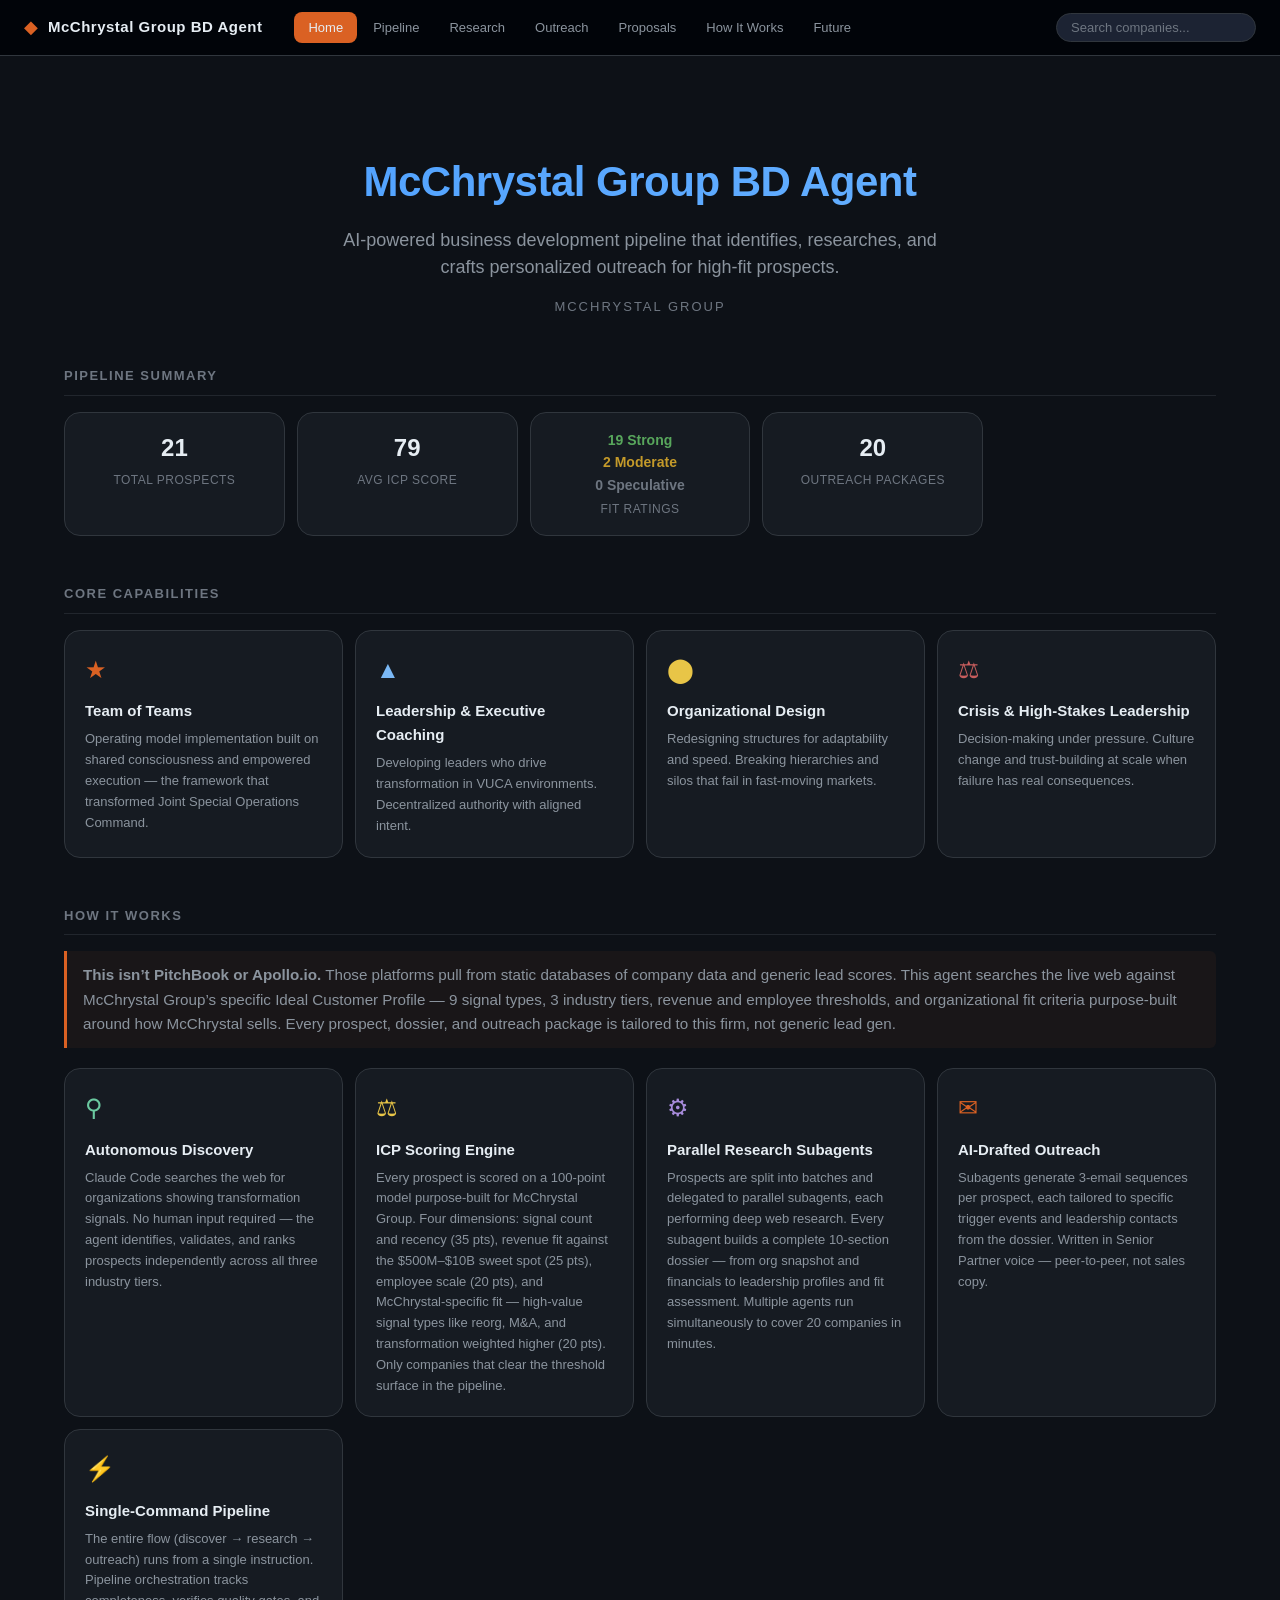
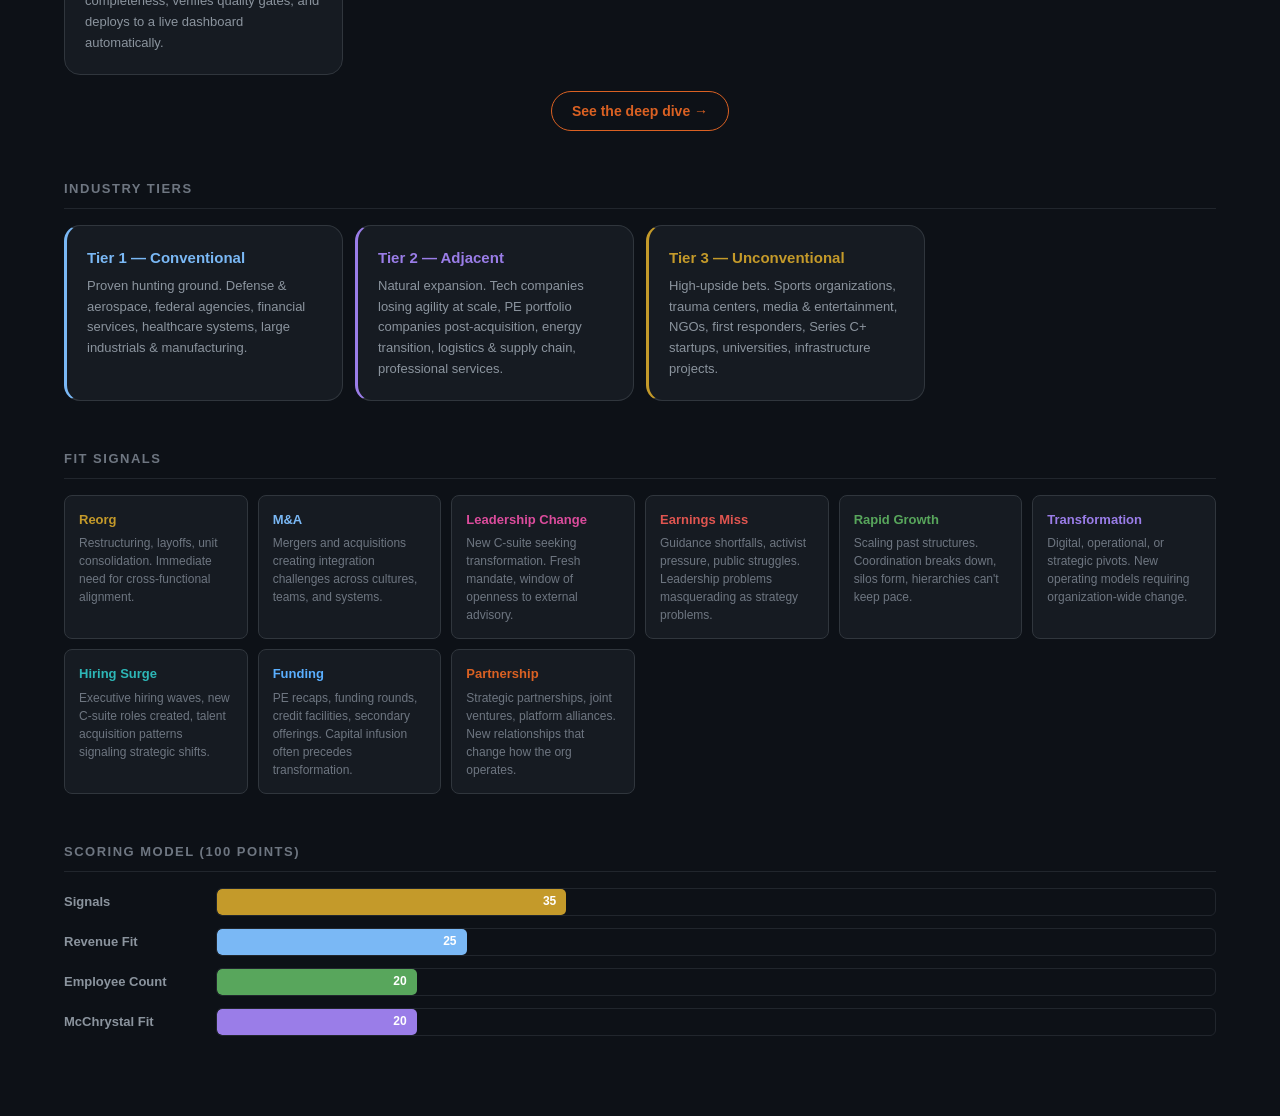
==== docs/index.html @ 21cd80b0 "Add Future Possibilities tab to dashboard New static content tab outlining the platform roadmap: sig" ====
<!DOCTYPE html>
<html lang="en">
<head>
  <meta charset="UTF-8">
  <meta name="viewport" content="width=device-width, initial-scale=1.0">
  <title>BD Agent — McChrystal Group</title>
  <link rel="stylesheet" href="style.css">
</head>
<body>
  <nav class="topnav">
    <div class="nav-brand">
      <span class="brand-icon">&#9670;</span>
      <span class="brand-text">McChrystal Group BD Agent</span>
    </div>
    <button class="hamburger" id="hamburger" aria-label="Menu">&#9776;</button>
    <div class="nav-tabs" id="nav-tabs">
      <button class="nav-tab active" data-view="home">Home</button>
      <button class="nav-tab" data-view="pipeline">Pipeline</button>
      <button class="nav-tab" data-view="research">Research</button>
      <button class="nav-tab" data-view="outreach">Outreach</button>
      <button class="nav-tab" data-view="proposals">Proposals</button>
      <button class="nav-tab" data-view="how-it-works">How It Works</button>
      <button class="nav-tab" data-view="future">Future</button>
    </div>
    <div class="nav-search">
      <input type="text" id="nav-search-input" placeholder="Search companies..." autocomplete="off">
      <div id="nav-search-results" class="search-results"></div>
    </div>
  </nav>

  <main class="content">
    <div id="view-home" class="view active"></div>
    <div id="view-pipeline" class="view"></div>
    <div id="view-research" class="view"></div>
    <div id="view-outreach" class="view"></div>
    <div id="view-proposals" class="view"></div>
    <div id="view-how-it-works" class="view"></div>
    <div id="view-future" class="view"></div>
  </main>

  <div class="toast" id="toast">Copied to clipboard</div>

  <script src="app.js"></script>
</body>
</html>
---- docs/style.css ----
/* ── Variables — Dark Theme ── */
:root {
  --bg: #0d1117;
  --bg-raised: #161b22;
  --bg-surface: #1c2333;
  --bg-hover: #1f2937;
  --border: #30363d;
  --border-light: #21262d;
  --accent: #da6123;
  --accent-hover: #e8783f;
  --accent-glow: rgba(218, 97, 35, 0.15);
  --ui: #8b949e;
  --ui-bright: #b1bac4;
  --text: #e6edf3;
  --text-secondary: #8b949e;
  --text-muted: #6e7681;
  --green: #58a65c;
  --green-bg: rgba(88, 166, 92, 0.12);
  --green-text: #6fbf73;
  --amber: #c49a2a;
  --amber-bg: rgba(196, 154, 42, 0.12);
  --amber-text: #d4aa3a;
  --gray-badge: #6e7681;
  --gray-badge-bg: rgba(110, 118, 129, 0.15);
  --gray-badge-text: #8b949e;
  --red: #e05550;
  --red-bg: rgba(224, 85, 80, 0.1);
  --purple: #9a7de8;
  --purple-bg: rgba(154, 125, 232, 0.1);
  --shadow-sm: 0 1px 3px rgba(0,0,0,0.3);
  --shadow-md: 0 4px 12px rgba(0,0,0,0.4);
  --shadow-lg: 0 8px 24px rgba(0,0,0,0.5);
  --radius: 16px;
  --radius-sm: 8px;
  --transition: 0.2s ease;
}

/* ── Reset ── */
*, *::before, *::after { box-sizing: border-box; margin: 0; padding: 0; }

body {
  font-family: -apple-system, BlinkMacSystemFont, "Segoe UI", Roboto, "Helvetica Neue", Arial, sans-serif;
  background: var(--bg);
  color: var(--text);
  line-height: 1.6;
  min-height: 100vh;
}

/* ── Top Nav ── */
.topnav {
  background: #010409;
  display: flex;
  align-items: center;
  padding: 0 24px;
  height: 56px;
  position: sticky;
  top: 0;
  z-index: 100;
  border-bottom: 1px solid var(--border);
}

.nav-brand {
  display: flex;
  align-items: center;
  gap: 10px;
  margin-right: 32px;
  flex-shrink: 0;
}

.brand-icon {
  font-size: 18px;
  color: var(--accent);
}

.brand-text {
  font-weight: 700;
  font-size: 15px;
  letter-spacing: 0.5px;
  color: var(--text);
}

.nav-tabs {
  display: flex;
  gap: 2px;
}

.nav-tab {
  background: none;
  border: none;
  color: var(--text-secondary);
  font-size: 13px;
  font-weight: 500;
  padding: 8px 14px;
  border-radius: var(--radius-sm);
  cursor: pointer;
  transition: all var(--transition);
}

.nav-tab:hover {
  color: var(--text);
  background: var(--bg-hover);
}

.nav-tab.active {
  color: var(--text);
  background: var(--accent);
}

.hamburger {
  display: none;
  background: none;
  border: none;
  color: var(--text);
  font-size: 22px;
  cursor: pointer;
  padding: 4px 8px;
  border-radius: var(--radius-sm);
  transition: background var(--transition);
}

.hamburger:hover {
  background: var(--bg-hover);
}

.nav-search {
  margin-left: auto;
  position: relative;
}

.nav-search input {
  background: var(--bg-surface);
  border: 1px solid var(--border);
  border-radius: 20px;
  color: var(--text);
  font-size: 13px;
  padding: 6px 14px;
  width: 200px;
  outline: none;
  transition: border-color var(--transition), width var(--transition);
}

.nav-search input:focus {
  border-color: var(--accent);
  width: 260px;
}

.nav-search input::placeholder {
  color: var(--text-muted);
}

.search-results {
  position: absolute;
  top: calc(100% + 6px);
  right: 0;
  width: 300px;
  background: var(--bg-raised);
  border: 1px solid var(--border);
  border-radius: var(--radius-sm);
  box-shadow: var(--shadow-lg);
  display: none;
  z-index: 100;
  max-height: 320px;
  overflow-y: auto;
}

.search-results.show { display: block; }

.search-result-item {
  padding: 10px 14px;
  cursor: pointer;
  display: flex;
  justify-content: space-between;
  align-items: center;
  border-bottom: 1px solid var(--border-light);
  transition: background var(--transition);
}

.search-result-item:last-child { border-bottom: none; }

.search-result-item:hover { background: var(--bg-hover); }

.search-result-name {
  font-size: 13px;
  font-weight: 600;
  color: var(--text);
}

.search-result-meta {
  font-size: 11px;
  color: var(--text-muted);
}

.search-empty {
  color: var(--text-muted);
  font-size: 12px;
  cursor: default;
  justify-content: center;
}

.search-empty:hover { background: transparent; }

/* ── Content ── */
.content {
  max-width: 1200px;
  margin: 0 auto;
  padding: 32px 24px;
}

.view { display: none; }
.view.active { display: block; }

/* ── Section header ── */
.section-header {
  display: flex;
  align-items: center;
  justify-content: space-between;
  margin-bottom: 20px;
}

.section-title {
  font-size: 22px;
  font-weight: 700;
}

.expand-hint {
  font-size: 11px;
  color: var(--accent);
  letter-spacing: 0.5px;
  opacity: 0.85;
  margin-left: auto;
  margin-right: 12px;
}

.section-count {
  font-size: 12px;
  color: var(--text-muted);
  background: var(--bg-raised);
  padding: 4px 12px;
  border-radius: 20px;
  border: 1px solid var(--border);
  flex-shrink: 0;
}

/* ── Filter bar ── */
.filter-bar {
  display: flex;
  gap: 8px;
  margin-bottom: 20px;
  overflow-x: auto;
  -webkit-overflow-scrolling: touch;
  scrollbar-width: none;
  padding-bottom: 4px;
}

.filter-bar::-webkit-scrollbar { display: none; }

.filter-pill {
  background: none;
  border: 1px solid var(--ui-bright);
  color: var(--ui-bright);
  font-size: 12px;
  font-weight: 600;
  padding: 6px 14px;
  border-radius: 20px;
  cursor: pointer;
  white-space: nowrap;
  transition: all var(--transition);
  flex-shrink: 0;
}

.filter-pill:hover {
  border-color: var(--accent);
  color: var(--accent);
}

.filter-pill.active {
  background: var(--accent);
  border-color: var(--accent);
  color: white;
}

/* ── Category header ── */
.category-header {
  font-size: 14px;
  font-weight: 700;
  color: var(--text-muted);
  text-transform: uppercase;
  letter-spacing: 1px;
  margin: 28px 0 12px;
  padding-bottom: 8px;
  border-bottom: 1px solid var(--border-light);
  grid-column: 1 / -1;
}

.category-header:first-child {
  margin-top: 0;
}

/* ── Card grid ── */
.card-grid {
  display: grid;
  grid-template-columns: repeat(auto-fill, minmax(340px, 1fr));
  gap: 16px;
}

/* ── Card ── */
.card {
  background: var(--bg-raised);
  border: 1px solid var(--border);
  border-radius: var(--radius);
  padding: 20px;
  cursor: pointer;
  transition: all var(--transition);
}

.card:hover {
  border-color: var(--accent);
  box-shadow: 0 0 0 1px var(--accent-glow), var(--shadow-md);
}

.card-header {
  display: flex;
  align-items: flex-start;
  justify-content: space-between;
  margin-bottom: 12px;
}

.card-company {
  font-size: 17px;
  font-weight: 700;
  color: var(--text);
  line-height: 1.3;
}

.score-badge {
  font-size: 14px;
  font-weight: 700;
  padding: 4px 10px;
  border-radius: 20px;
  flex-shrink: 0;
  margin-left: 12px;
}

.card-badges {
  display: flex;
  align-items: center;
  gap: 6px;
  flex-shrink: 0;
  margin-left: 12px;
}

.score-green { background: var(--green-bg); color: var(--green-text); }
.score-amber { background: var(--amber-bg); color: var(--amber-text); }
.score-gray { background: var(--gray-badge-bg); color: var(--gray-badge-text); }

.tier-badge {
  font-size: 11px;
  font-weight: 700;
  padding: 4px 8px;
  border-radius: 20px;
  text-transform: uppercase;
  letter-spacing: 0.5px;
}

.tier-1 { background: rgba(74, 158, 255, 0.12); color: #7ab8f5; }
.tier-2 { background: var(--purple-bg); color: var(--purple); }
.tier-3 { background: rgba(210, 153, 34, 0.1); color: var(--amber); }

.detail-section {
  margin-bottom: 14px;
}

.detail-section-label {
  font-size: 12px;
  font-weight: 700;
  text-transform: uppercase;
  letter-spacing: 0.5px;
  color: var(--ui-bright);
  margin-bottom: 4px;
}

.detail-section-text {
  font-size: 13px;
  color: var(--text-secondary);
  line-height: 1.6;
}

.card-meta {
  display: flex;
  gap: 16px;
  font-size: 13px;
  color: var(--text-secondary);
  margin-bottom: 12px;
}

.card-meta span {
  display: flex;
  align-items: center;
  gap: 4px;
}

.card-blurb {
  font-size: 13px;
  color: var(--text-secondary);
  line-height: 1.55;
  margin-bottom: 4px;
}

.card-tags {
  display: flex;
  flex-wrap: wrap;
  gap: 6px;
}

.tag {
  font-size: 11px;
  font-weight: 600;
  text-transform: uppercase;
  letter-spacing: 0.5px;
  padding: 3px 8px;
  border-radius: 4px;
  background: var(--purple-bg);
  color: var(--purple);
}

.tag-reorg { background: var(--amber-bg); color: var(--amber); }
.tag-m_and_a { background: rgba(74, 158, 255, 0.12); color: #7ab8f5; }
.tag-leadership_change { background: rgba(219, 76, 156, 0.12); color: #db4c9c; }
.tag-earnings_miss { background: var(--red-bg); color: var(--red); }
.tag-rapid_growth { background: var(--green-bg); color: var(--green); }
.tag-transformation { background: var(--purple-bg); color: var(--purple); }
.tag-hiring_surge { background: rgba(45, 183, 183, 0.12); color: #2db7b7; }
.tag-funding { background: rgba(74, 158, 255, 0.15); color: #5aafff; }
.tag-partnership { background: rgba(218, 97, 35, 0.12); color: var(--accent); }

/* ── Card detail (expanded) ── */
.card-detail,
.dossier-detail,
.email-sequence {
  display: none;
  margin-top: 16px;
  padding-top: 16px;
  border-top: 1px solid var(--border);
}

.card.expanded .card-detail,
.card.expanded .dossier-detail,
.card.expanded .email-sequence {
  display: block;
}

.card.expanded {
  grid-column: 1 / -1;
  box-shadow: 0 0 0 1px var(--border), var(--shadow-lg);
  border-color: var(--ui);
}

.signal-item {
  margin-bottom: 12px;
  padding-left: 12px;
  border-left: 3px solid var(--border);
}

.signal-type {
  font-size: 12px;
  font-weight: 700;
  text-transform: uppercase;
  color: var(--ui-bright);
  margin-bottom: 2px;
}

.signal-date {
  font-size: 11px;
  color: var(--text-muted);
}

.signal-desc {
  font-size: 13px;
  color: var(--text-secondary);
  margin-top: 2px;
}

.signal-source {
  font-size: 11px;
  margin-top: 2px;
}

.signal-source a {
  color: var(--ui-bright);
  text-decoration: none;
}

.signal-source a:hover {
  text-decoration: underline;
}

.card-summary {
  font-size: 14px;
  color: var(--text-secondary);
  line-height: 1.7;
  margin-top: 16px;
  padding: 12px;
  background: var(--bg);
  border-radius: var(--radius-sm);
  border: 1px solid var(--border-light);
}

/* ── Dossier sections ── */
.dossier-section {
  margin-bottom: 20px;
}

.dossier-section h4 {
  font-size: 13px;
  font-weight: 700;
  text-transform: uppercase;
  letter-spacing: 0.5px;
  color: var(--text-muted);
  margin-bottom: 8px;
}

.contacts-table {
  width: 100%;
  border-collapse: collapse;
  font-size: 13px;
}

.contacts-table th {
  text-align: left;
  font-weight: 600;
  color: var(--text-muted);
  padding: 8px 12px;
  border-bottom: 2px solid var(--border);
  font-size: 12px;
  text-transform: uppercase;
  letter-spacing: 0.5px;
}

.contacts-table td {
  padding: 8px 12px;
  border-bottom: 1px solid var(--border-light);
  color: var(--text-secondary);
}

.contacts-table tr:last-child td { border-bottom: none; }

.pain-points-list {
  list-style: none;
  padding: 0;
}

.pain-points-list li {
  font-size: 13px;
  color: var(--text-secondary);
  padding: 6px 0 6px 16px;
  position: relative;
}

.pain-points-list li::before {
  content: "\25CF";
  color: var(--amber);
  position: absolute;
  left: 0;
  font-size: 8px;
  top: 10px;
}

.dossier-text {
  font-size: 14px;
  color: var(--text-secondary);
  line-height: 1.7;
  padding: 12px;
  background: var(--bg);
  border-radius: var(--radius-sm);
  border: 1px solid var(--border-light);
}

.competitor-tags {
  display: flex;
  flex-wrap: wrap;
  gap: 6px;
}

.competitor-tag {
  font-size: 12px;
  padding: 4px 10px;
  border-radius: 4px;
  background: var(--red-bg);
  color: var(--red);
}

.snapshot-meta {
  font-size: 13px;
  color: var(--text-secondary);
  display: flex;
  flex-wrap: wrap;
  gap: 6px 16px;
}

.overview-details {
  display: flex;
  flex-direction: column;
  gap: 6px;
  font-size: 13px;
  color: var(--text-secondary);
}
.overview-detail-item {
  line-height: 1.5;
}
.overview-detail-item strong {
  color: var(--text-primary);
  font-weight: 500;
}

.priority-targets {
  margin-bottom: 16px;
}

.priority-target {
  background: var(--bg);
  border: 1px solid var(--border);
  border-left: 3px solid var(--ui);
  border-radius: var(--radius-sm);
  padding: 12px;
  margin-bottom: 8px;
  font-size: 14px;
  color: var(--text);
}

/* ── Outreach / Email ── */
.email-card {
  background: var(--bg);
  border-radius: var(--radius-sm);
  padding: 16px;
  margin-bottom: 12px;
  border: 1px solid var(--border-light);
}

.email-header {
  display: flex;
  align-items: center;
  justify-content: space-between;
  margin-bottom: 8px;
}

.email-number {
  font-size: 11px;
  font-weight: 700;
  text-transform: uppercase;
  color: var(--ui-bright);
}

.email-timing {
  font-size: 11px;
  color: var(--text-muted);
}

.email-subject {
  font-size: 15px;
  font-weight: 600;
  color: var(--text);
  margin-bottom: 4px;
}

.email-hook {
  font-size: 12px;
  color: var(--text-muted);
  font-style: italic;
  margin-bottom: 12px;
}

.email-body {
  font-size: 13px;
  color: var(--text-secondary);
  line-height: 1.7;
  white-space: pre-wrap;
  padding: 12px;
  background: var(--bg-raised);
  border-radius: var(--radius-sm);
  border: 1px solid var(--border);
}

.copy-btn {
  display: inline-flex;
  align-items: center;
  gap: 4px;
  background: var(--bg-surface);
  color: var(--text-secondary);
  border: 1px solid var(--border);
  font-size: 12px;
  font-weight: 500;
  padding: 6px 12px;
  border-radius: var(--radius-sm);
  cursor: pointer;
  transition: all var(--transition);
  margin-top: 8px;
}

.copy-btn:hover {
  background: var(--accent);
  color: white;
  border-color: var(--accent);
}

.copy-btn.copied {
  background: var(--green);
  color: white;
  border-color: var(--green);
}

/* ── Toast ── */
.toast {
  position: fixed;
  bottom: 24px;
  right: 24px;
  background: var(--bg-surface);
  color: var(--text);
  padding: 10px 20px;
  border-radius: var(--radius-sm);
  font-size: 13px;
  font-weight: 500;
  border: 1px solid var(--border);
  box-shadow: var(--shadow-lg);
  opacity: 0;
  transform: translateY(8px);
  transition: all 0.3s ease;
  pointer-events: none;
  z-index: 200;
}

.toast.show {
  opacity: 1;
  transform: translateY(0);
}

/* ── Empty / Loading states ── */
.empty-state {
  text-align: center;
  padding: 60px 20px;
  color: var(--text-muted);
}

.empty-state-icon { font-size: 40px; margin-bottom: 12px; opacity: 0.4; }
.empty-state-text { font-size: 15px; }
.empty-state-text code {
  background: var(--bg-raised);
  padding: 2px 6px;
  border-radius: 4px;
  font-size: 13px;
}

.loading {
  text-align: center;
  padding: 60px 20px;
  color: var(--text-muted);
  font-size: 14px;
}

/* ══════════════════════════════════════════
   HOME PAGE
   ══════════════════════════════════════════ */

/* Hero */
.hero {
  text-align: center;
  padding: 60px 20px 48px;
}

.hero-title {
  font-size: 42px;
  font-weight: 800;
  letter-spacing: -0.5px;
  margin-bottom: 12px;
  background: linear-gradient(135deg, #4a9eff, #6bb3ff);
  -webkit-background-clip: text;
  background-clip: text;
  -webkit-text-fill-color: transparent;
}

.hero-subtitle {
  font-size: 18px;
  color: var(--text-secondary);
  max-width: 600px;
  margin: 0 auto 8px;
  line-height: 1.5;
}

.hero-org {
  font-size: 13px;
  color: var(--text-muted);
  text-transform: uppercase;
  letter-spacing: 2px;
  margin-top: 16px;
}

/* Home sections */
.home-section {
  margin-bottom: 48px;
}

.home-section-title {
  font-size: 13px;
  font-weight: 700;
  text-transform: uppercase;
  letter-spacing: 1.5px;
  color: var(--text-muted);
  margin-bottom: 16px;
  padding-bottom: 8px;
  border-bottom: 1px solid var(--border-light);
}

/* Methodology cards */
.method-grid {
  display: grid;
  grid-template-columns: repeat(auto-fill, minmax(260px, 1fr));
  gap: 12px;
}

.method-card {
  background: var(--bg-raised);
  border: 1px solid var(--border);
  border-radius: var(--radius);
  padding: 20px;
}

.method-card-icon {
  font-size: 24px;
  margin-bottom: 10px;
}

.method-card h3 {
  font-size: 15px;
  font-weight: 700;
  margin-bottom: 6px;
}

.method-card p {
  font-size: 13px;
  color: var(--text-secondary);
  line-height: 1.6;
}

/* ICP params */
.icp-grid {
  display: grid;
  grid-template-columns: repeat(auto-fill, minmax(200px, 1fr));
  gap: 12px;
}

.icp-card {
  background: var(--bg-raised);
  border: 1px solid var(--border);
  border-radius: var(--radius);
  padding: 16px;
  text-align: center;
}

.icp-value {
  font-size: 24px;
  font-weight: 800;
  color: var(--text);
  margin-bottom: 4px;
}

.icp-label {
  font-size: 12px;
  color: var(--text-muted);
  text-transform: uppercase;
  letter-spacing: 0.5px;
}

/* Scoring bars */
.scoring-bars {
  display: flex;
  flex-direction: column;
  gap: 12px;
}

.score-bar-row {
  display: flex;
  align-items: center;
  gap: 12px;
}

.score-bar-label {
  font-size: 13px;
  font-weight: 600;
  color: var(--text-secondary);
  width: 140px;
  flex-shrink: 0;
}

.score-bar-track {
  flex: 1;
  height: 28px;
  background: var(--bg);
  border-radius: 6px;
  border: 1px solid var(--border-light);
  overflow: hidden;
  position: relative;
}

.score-bar-fill {
  height: 100%;
  border-radius: 5px;
  display: flex;
  align-items: center;
  justify-content: flex-end;
  padding-right: 10px;
  font-size: 12px;
  font-weight: 700;
  color: white;
  transition: width 0.6s ease;
}

.score-bar-fill.bar-revenue { background: #7ab8f5; }
.score-bar-fill.bar-employees { background: var(--green); }
.score-bar-fill.bar-signals { background: var(--amber); }
.score-bar-fill.bar-fit { background: var(--purple); }

/* Signal type cards */
.signal-grid {
  display: grid;
  grid-template-columns: repeat(auto-fill, minmax(180px, 1fr));
  gap: 10px;
}

.signal-card {
  background: var(--bg-raised);
  border: 1px solid var(--border);
  border-radius: var(--radius-sm);
  padding: 14px;
}

.signal-card-name {
  font-size: 13px;
  font-weight: 700;
  margin-bottom: 4px;
}

.signal-card-desc {
  font-size: 12px;
  color: var(--text-muted);
  line-height: 1.5;
}

/* Pipeline launch cards */
.pipeline-grid {
  display: grid;
  grid-template-columns: repeat(3, 1fr);
  gap: 16px;
}

.pipeline-card {
  background: var(--bg-raised);
  border: 1px solid var(--border);
  border-radius: var(--radius);
  padding: 24px;
  cursor: pointer;
  transition: all var(--transition);
  text-align: center;
}

.pipeline-card:hover {
  border-color: var(--accent);
  box-shadow: 0 0 0 1px var(--accent-glow), var(--shadow-md);
  transform: translateY(-2px);
}

.pipeline-card-step {
  font-size: 11px;
  font-weight: 700;
  text-transform: uppercase;
  letter-spacing: 1px;
  color: var(--text-muted);
  margin-bottom: 8px;
}

.pipeline-card-title {
  font-size: 20px;
  font-weight: 700;
  margin-bottom: 8px;
}

.pipeline-card-desc {
  font-size: 13px;
  color: var(--text-secondary);
  line-height: 1.5;
  margin-bottom: 12px;
}

.pipeline-card-count {
  font-size: 28px;
  font-weight: 800;
  color: var(--text);
}

.pipeline-card-count-label {
  font-size: 12px;
  color: var(--text-muted);
}

.pipeline-arrow {
  display: flex;
  align-items: center;
  justify-content: center;
  color: var(--text-muted);
  font-size: 20px;
}

/* ── Responsive ── */
@media (max-width: 768px) {
  .topnav {
    flex-wrap: wrap;
    height: auto;
    padding: 12px 16px;
    gap: 0;
  }

  .nav-brand {
    margin-right: auto;
    order: 1;
  }

  .hamburger {
    display: block;
    order: 2;
  }

  .nav-search {
    order: 3;
    margin-left: 8px;
  }

  .nav-search input { width: 120px; }
  .nav-search input:focus { width: 160px; }

  .nav-tabs {
    display: none;
    flex-direction: column;
    width: 100%;
    order: 4;
    padding-top: 8px;
    gap: 2px;
  }

  .nav-tabs.open {
    display: flex;
  }

  .nav-tab {
    text-align: left;
    padding: 10px 12px;
    border-radius: var(--radius-sm);
  }

  .content { padding: 16px; }
  .card-grid { grid-template-columns: 1fr; }
  .card.expanded { grid-column: 1; }
  .pipeline-grid { grid-template-columns: 1fr; }
  .method-grid { grid-template-columns: 1fr; }
  .icp-grid { grid-template-columns: repeat(2, 1fr); }
  .signal-grid { grid-template-columns: repeat(2, 1fr); }
  .hero-title { font-size: 28px; }
  .hero-subtitle { font-size: 15px; }
  .scoring-bars .score-bar-row { flex-wrap: wrap; }
  .scoring-bars .score-bar-row > div:last-child { min-width: 100% !important; margin-left: 0 !important; margin-top: 4px; }
}

/* ── Deep dive link ── */
.deep-dive-link {
  display: inline-block;
  color: var(--accent);
  font-size: 14px;
  font-weight: 600;
  text-decoration: none;
  padding: 8px 20px;
  border: 1px solid var(--accent);
  border-radius: 20px;
  transition: all var(--transition);
}

.deep-dive-link:hover {
  background: var(--accent);
  color: white;
}

/* ── Prompt blocks (How It Works) ── */

.prompt-block {
  margin-bottom: 12px;
  border: 1px solid var(--border);
  border-radius: var(--radius-sm);
  background: var(--bg-raised);
  overflow: hidden;
}

.prompt-block summary {
  padding: 12px 16px;
  cursor: pointer;
  font-size: 13px;
  font-weight: 600;
  color: var(--accent);
  letter-spacing: 0.5px;
  user-select: none;
  list-style: none;
  display: flex;
  align-items: center;
  gap: 8px;
}

.prompt-block summary::-webkit-details-marker {
  display: none;
}

.prompt-block summary::before {
  content: "\25B6";
  font-size: 10px;
  transition: transform 0.2s ease;
}

.prompt-block[open] summary::before {
  transform: rotate(90deg);
}

.prompt-block summary:hover {
  background: var(--bg-surface);
}

.prompt-content {
  padding: 16px 20px;
  font-size: 13px;
  line-height: 1.7;
  color: var(--text-secondary);
  background: var(--bg);
  border-top: 1px solid var(--border);
  white-space: pre-line;
  font-family: var(--font-mono, "SF Mono", "Fira Code", "Cascadia Code", monospace);
}
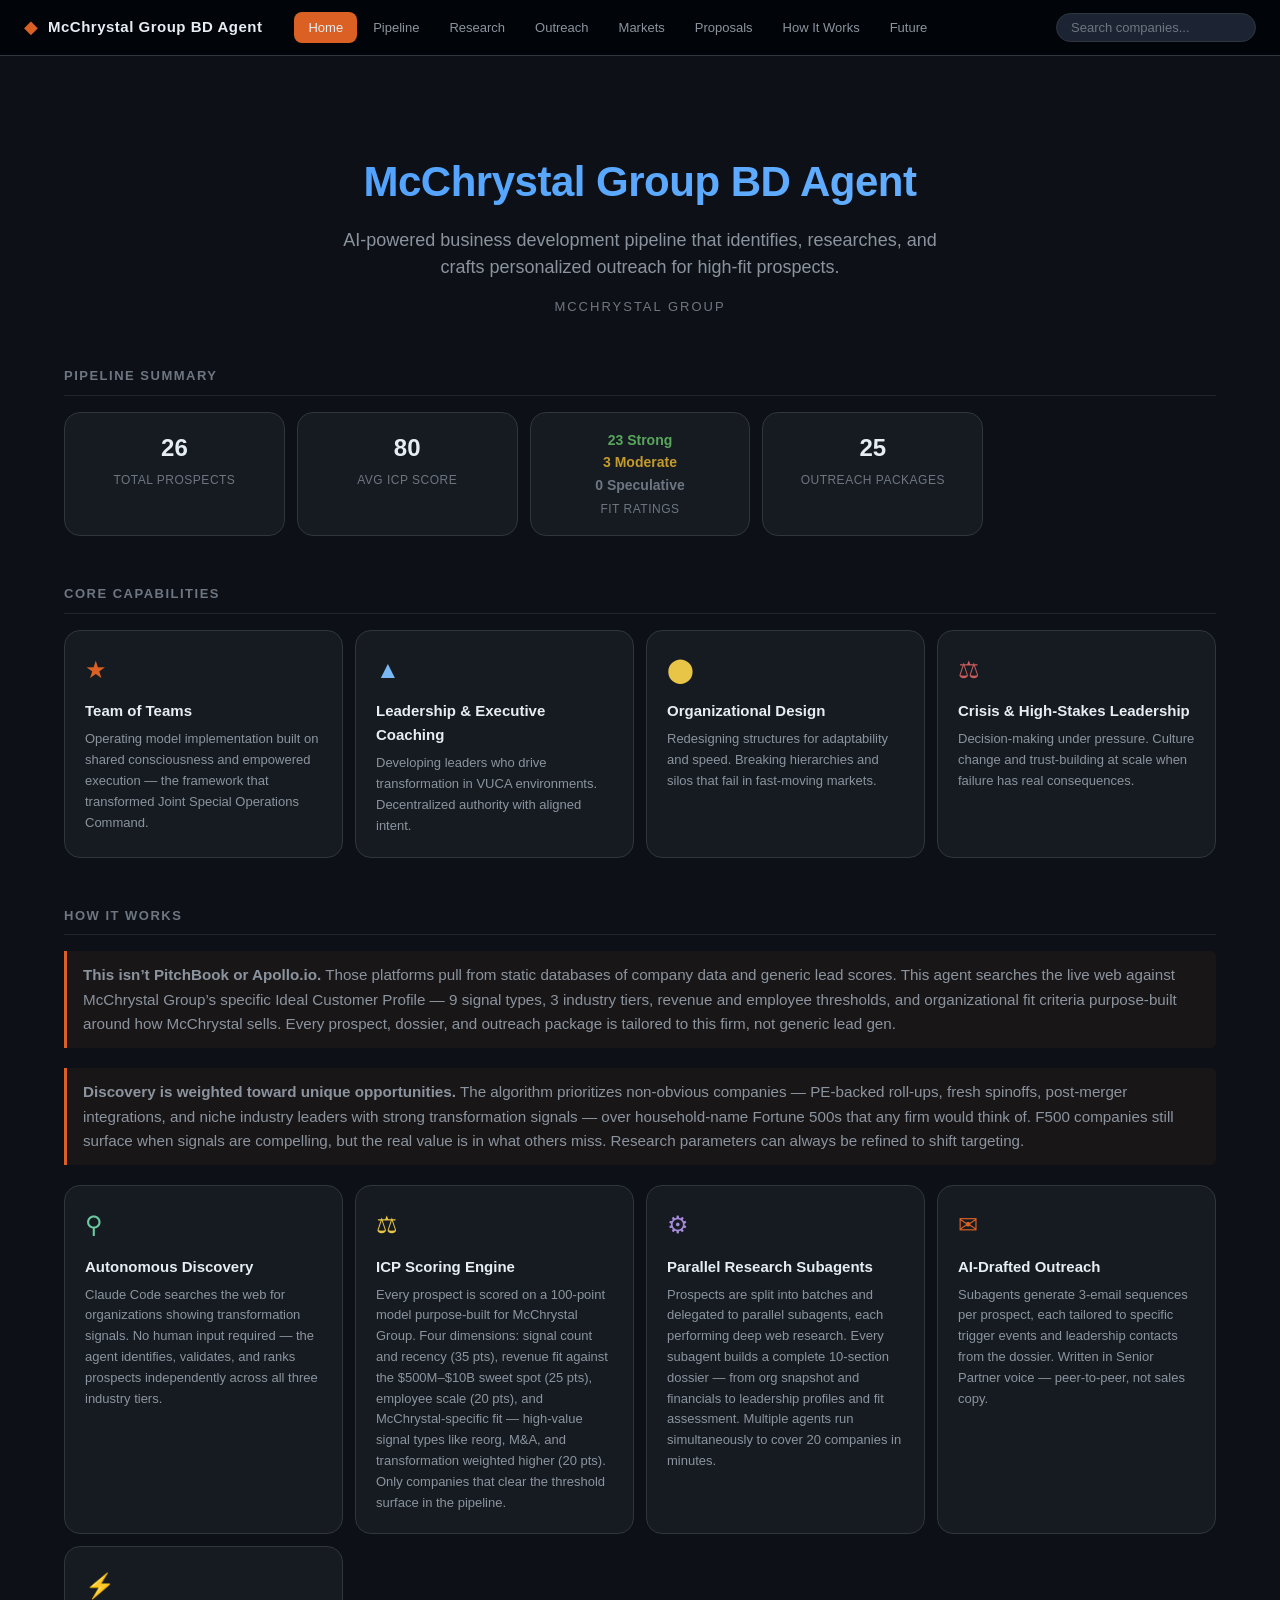
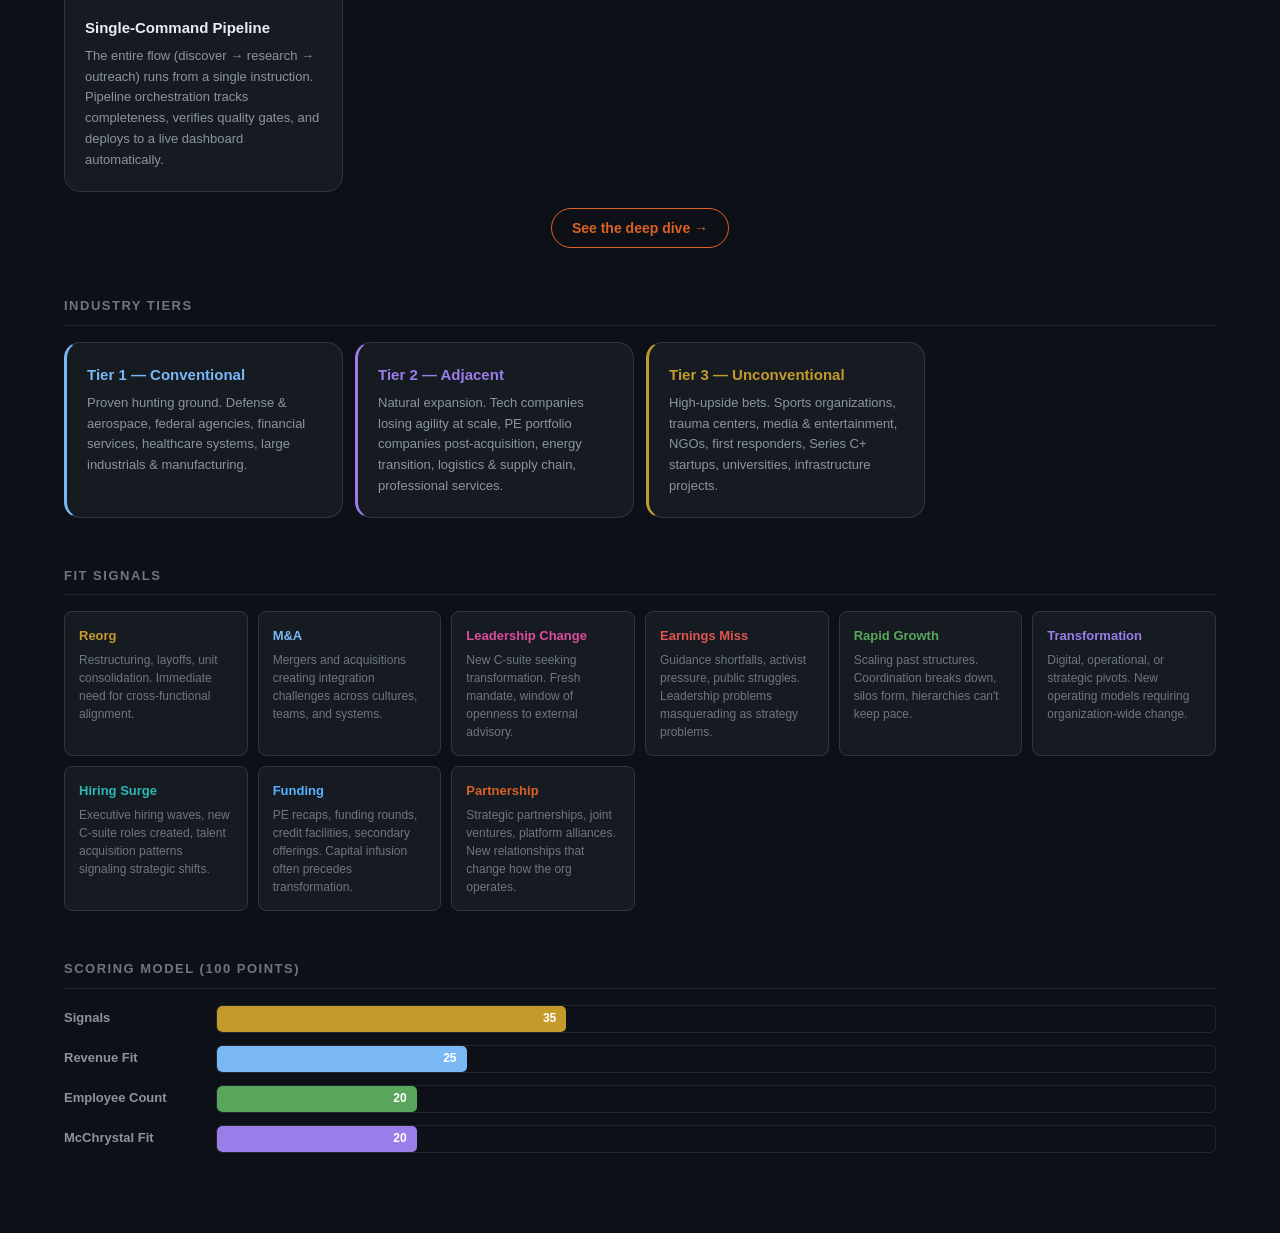
==== commit 4527f2e7: "Add Market Intelligence tab to dashboard New Markets view with sector intelligence cards (niche/gene" ====
--- a/docs/index.html
+++ b/docs/index.html
@@ -18,6 +18,7 @@
       <button class="nav-tab" data-view="pipeline">Pipeline</button>
       <button class="nav-tab" data-view="research">Research</button>
       <button class="nav-tab" data-view="outreach">Outreach</button>
+      <button class="nav-tab" data-view="markets">Markets</button>
       <button class="nav-tab" data-view="proposals">Proposals</button>
       <button class="nav-tab" data-view="how-it-works">How It Works</button>
       <button class="nav-tab" data-view="future">Future</button>
@@ -33,11 +34,13 @@
     <div id="view-pipeline" class="view"></div>
     <div id="view-research" class="view"></div>
     <div id="view-outreach" class="view"></div>
+    <div id="view-markets" class="view"></div>
     <div id="view-proposals" class="view"></div>
     <div id="view-how-it-works" class="view"></div>
     <div id="view-future" class="view"></div>
   </main>
 
+  <button class="scroll-top" id="scroll-top" aria-label="Scroll to top">&#9650;</button>
   <div class="toast" id="toast">Copied to clipboard</div>
 
   <script src="app.js"></script>
--- a/docs/style.css
+++ b/docs/style.css
@@ -708,6 +708,36 @@
   border-color: var(--green);
 }
 
+/* ── Scroll to Top ── */
+.scroll-top {
+  position: fixed;
+  bottom: 28px;
+  left: 28px;
+  width: 40px;
+  height: 40px;
+  border-radius: 50%;
+  border: 1px solid var(--border);
+  background: var(--bg-surface);
+  color: var(--accent);
+  font-size: 16px;
+  cursor: pointer;
+  opacity: 0;
+  transform: translateY(8px);
+  transition: opacity 0.3s ease, transform 0.3s ease;
+  pointer-events: none;
+  z-index: 200;
+  box-shadow: var(--shadow-sm);
+}
+.scroll-top.visible {
+  opacity: 1;
+  transform: translateY(0);
+  pointer-events: auto;
+}
+.scroll-top:hover {
+  background: var(--bg-hover);
+  border-color: var(--accent);
+}
+
 /* ── Toast ── */
 .toast {
   position: fixed;
@@ -1137,3 +1167,110 @@
   white-space: pre-line;
   font-family: var(--font-mono, "SF Mono", "Fira Code", "Cascadia Code", monospace);
 }
+
+/* ── Market Intelligence ── */
+.article-item {
+  padding: 12px;
+  margin-bottom: 10px;
+  background: var(--bg);
+  border: 1px solid var(--border-light);
+  border-radius: var(--radius-sm);
+  border-left: 3px solid var(--accent);
+}
+
+.article-link {
+  font-size: 14px;
+  font-weight: 600;
+  color: var(--accent);
+  text-decoration: none;
+  transition: color var(--transition);
+}
+
+.article-link:hover {
+  color: var(--accent-hover);
+  text-decoration: underline;
+}
+
+.article-meta {
+  font-size: 11px;
+  color: var(--text-muted);
+  margin-top: 2px;
+  margin-bottom: 6px;
+}
+
+.article-summary {
+  font-size: 13px;
+  color: var(--text-secondary);
+  line-height: 1.6;
+}
+
+.article-relevance {
+  font-size: 12px;
+  color: var(--ui-bright);
+  font-style: italic;
+  margin-top: 4px;
+}
+
+.freshness-badge {
+  font-size: 11px;
+  font-weight: 600;
+  padding: 3px 8px;
+  border-radius: 12px;
+  text-transform: uppercase;
+  letter-spacing: 0.5px;
+}
+
+.freshness-green {
+  background: var(--green-bg);
+  color: var(--green-text);
+}
+
+.freshness-amber {
+  background: var(--amber-bg);
+  color: var(--amber-text);
+}
+
+.freshness-gray {
+  background: var(--gray-badge-bg);
+  color: var(--gray-badge-text);
+}
+
+.category-badge {
+  font-size: 11px;
+  font-weight: 600;
+  padding: 3px 8px;
+  border-radius: 12px;
+  text-transform: uppercase;
+  letter-spacing: 0.5px;
+}
+
+.category-niche {
+  background: var(--purple-bg);
+  color: var(--purple);
+}
+
+.category-general {
+  background: rgba(74, 158, 255, 0.12);
+  color: #7ab8f5;
+}
+
+.trend-list {
+  list-style: none;
+  padding: 0;
+}
+
+.trend-list li {
+  font-size: 13px;
+  color: var(--text-secondary);
+  padding: 4px 0 4px 16px;
+  position: relative;
+  line-height: 1.5;
+}
+
+.trend-list li::before {
+  content: "\25B8";
+  color: var(--accent);
+  position: absolute;
+  left: 0;
+  font-size: 12px;
+}
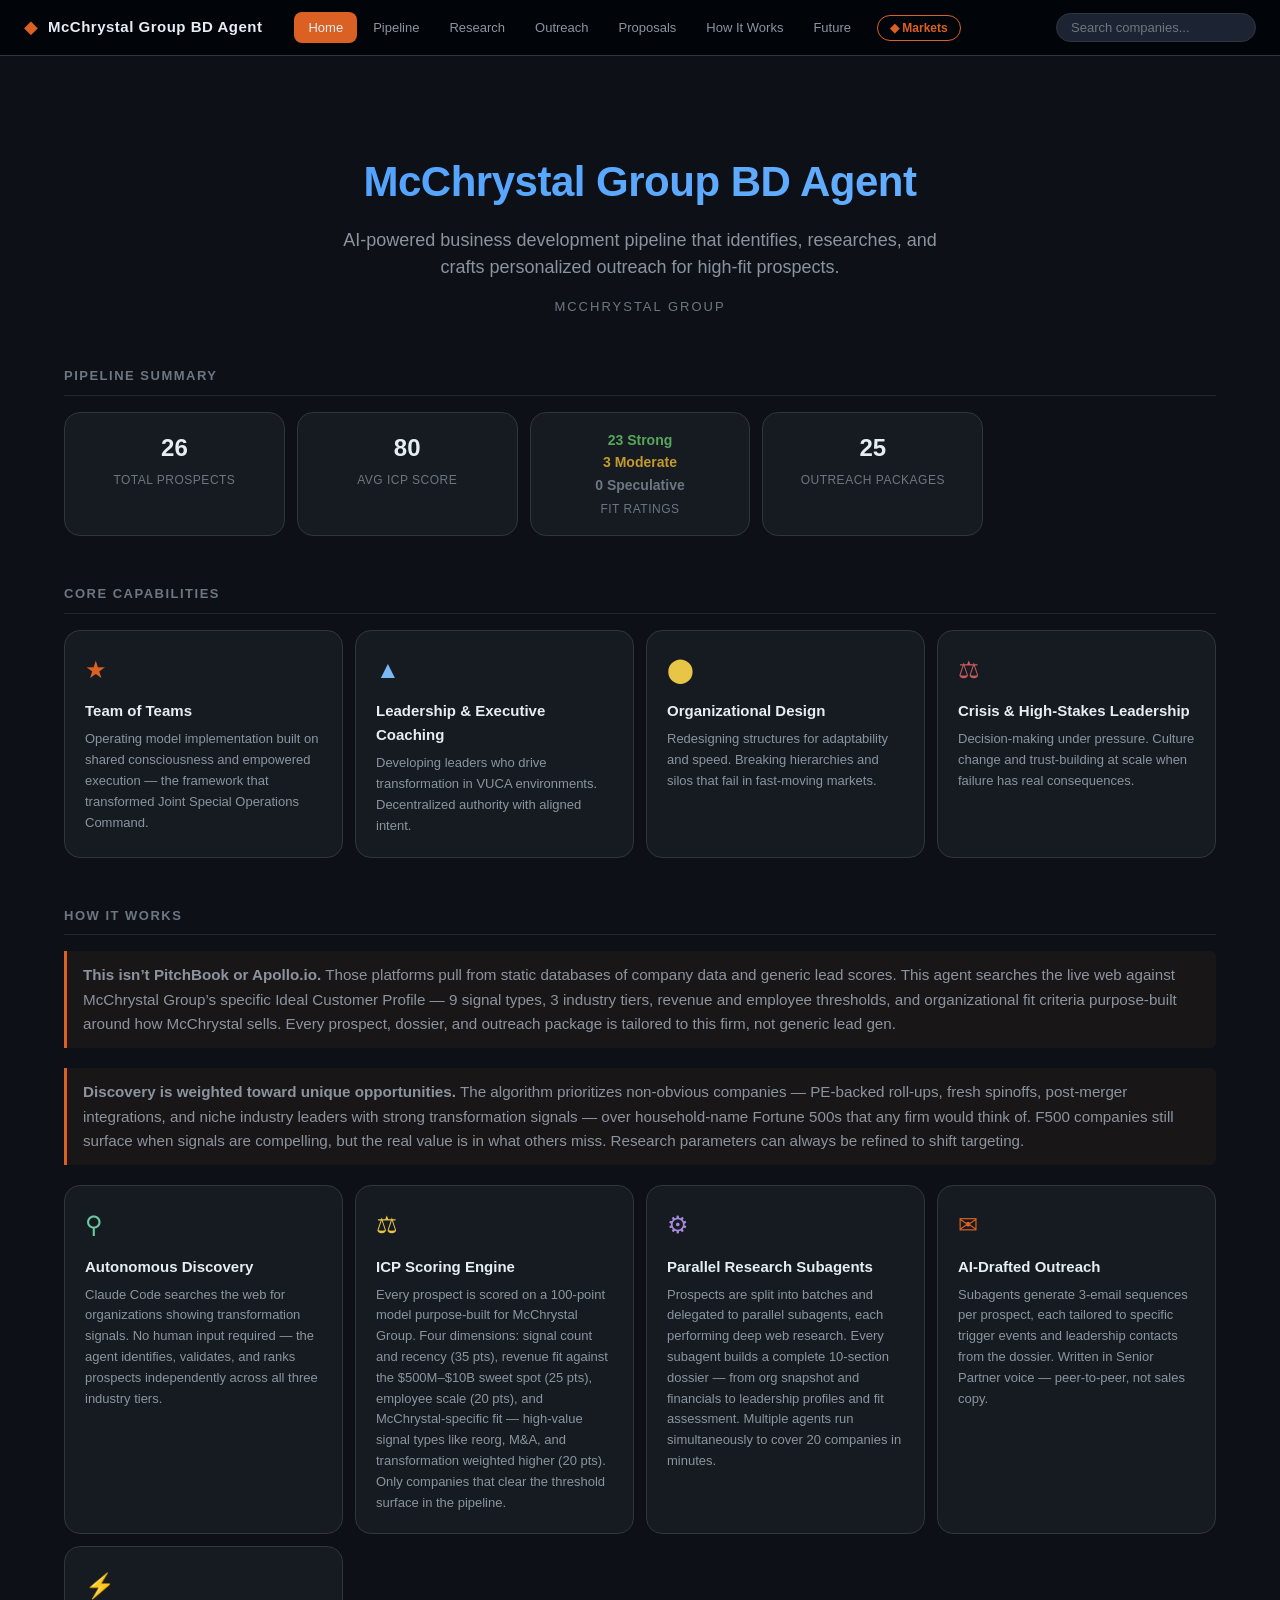
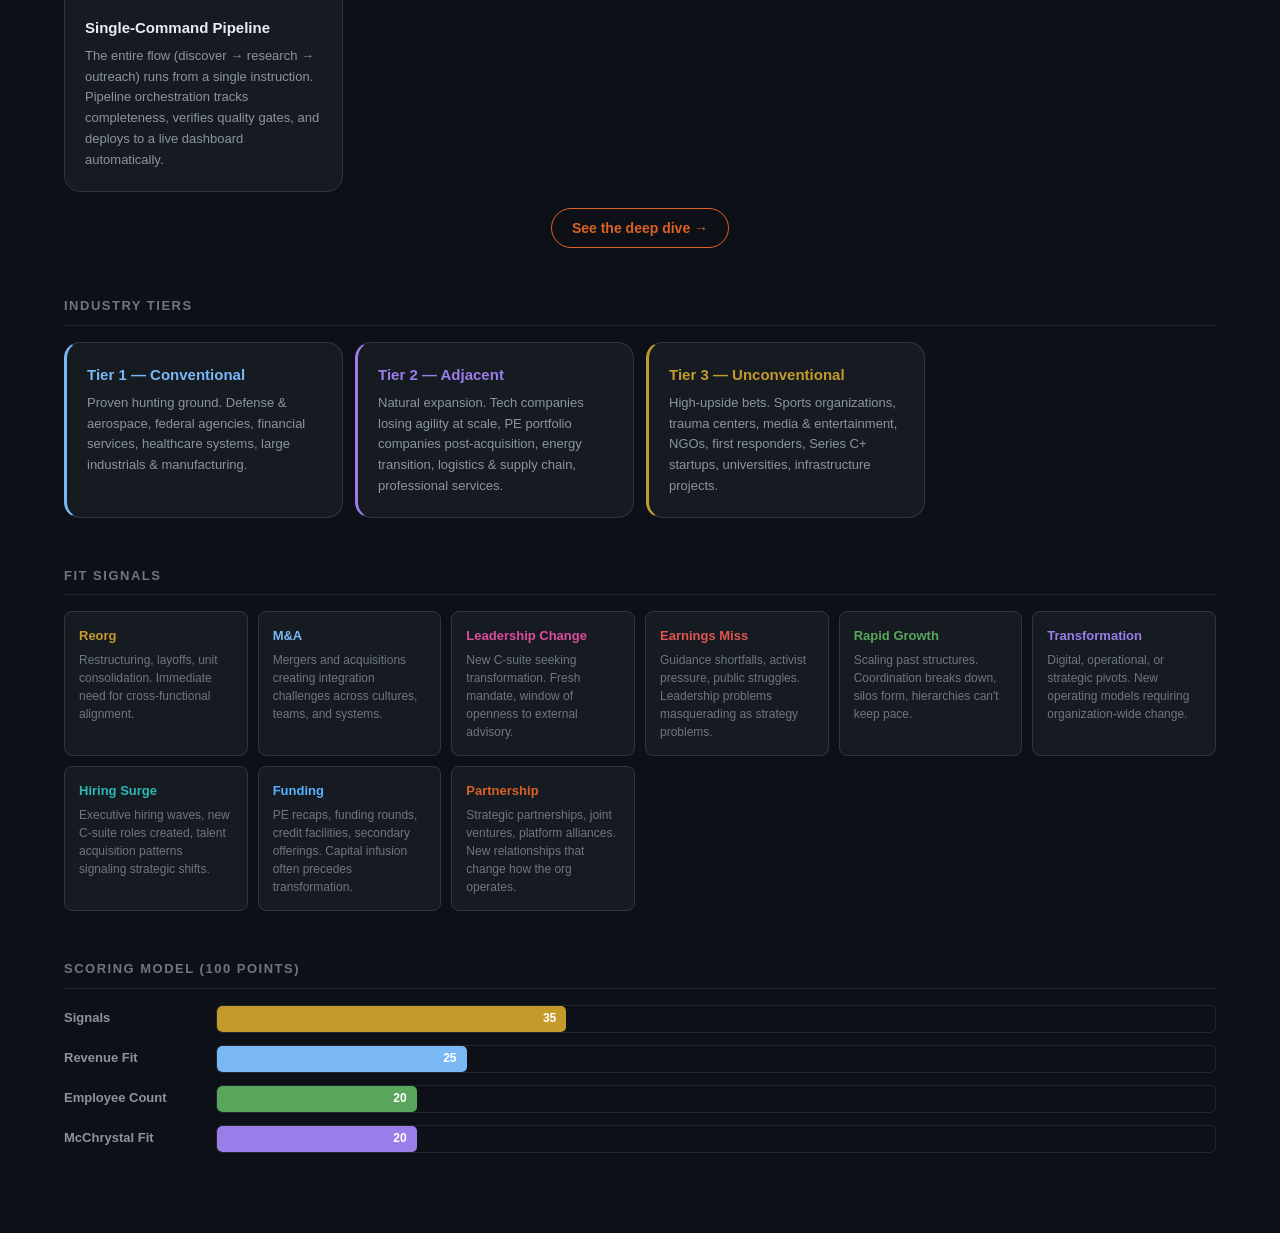
==== commit 3c58d2d4: "Convert Markets from tab to right-side sliding sidebar panel Markets is now a persistent overlay you" ====
--- a/docs/index.html
+++ b/docs/index.html
@@ -18,11 +18,11 @@
       <button class="nav-tab" data-view="pipeline">Pipeline</button>
       <button class="nav-tab" data-view="research">Research</button>
       <button class="nav-tab" data-view="outreach">Outreach</button>
-      <button class="nav-tab" data-view="markets">Markets</button>
       <button class="nav-tab" data-view="proposals">Proposals</button>
       <button class="nav-tab" data-view="how-it-works">How It Works</button>
       <button class="nav-tab" data-view="future">Future</button>
     </div>
+    <button class="markets-toggle" id="markets-toggle" aria-label="Toggle Markets">&#9670; Markets</button>
     <div class="nav-search">
       <input type="text" id="nav-search-input" placeholder="Search companies..." autocomplete="off">
       <div id="nav-search-results" class="search-results"></div>
@@ -34,11 +34,19 @@
     <div id="view-pipeline" class="view"></div>
     <div id="view-research" class="view"></div>
     <div id="view-outreach" class="view"></div>
-    <div id="view-markets" class="view"></div>
     <div id="view-proposals" class="view"></div>
     <div id="view-how-it-works" class="view"></div>
     <div id="view-future" class="view"></div>
   </main>
+
+  <aside class="markets-sidebar" id="markets-sidebar">
+    <div class="markets-sidebar-header">
+      <h3>Market Intelligence</h3>
+      <button class="markets-close" id="markets-close">&times;</button>
+    </div>
+    <div class="markets-sidebar-content" id="markets-sidebar-content"></div>
+  </aside>
+  <div class="markets-overlay" id="markets-overlay"></div>
 
   <button class="scroll-top" id="scroll-top" aria-label="Scroll to top">&#9650;</button>
   <div class="toast" id="toast">Copied to clipboard</div>
--- a/docs/style.css
+++ b/docs/style.css
@@ -1091,6 +1091,8 @@
   .method-grid { grid-template-columns: 1fr; }
   .icp-grid { grid-template-columns: repeat(2, 1fr); }
   .signal-grid { grid-template-columns: repeat(2, 1fr); }
+  .markets-sidebar { width: 100%; right: -100%; }
+  .markets-toggle { margin-left: 8px; padding: 4px 10px; font-size: 11px; }
   .hero-title { font-size: 28px; }
   .hero-subtitle { font-size: 15px; }
   .scoring-bars .score-bar-row { flex-wrap: wrap; }
@@ -1168,6 +1170,137 @@
   font-family: var(--font-mono, "SF Mono", "Fira Code", "Cascadia Code", monospace);
 }
 
+/* ── Markets Toggle Button ── */
+.markets-toggle {
+  background: none;
+  border: 1px solid var(--accent);
+  color: var(--accent);
+  font-size: 12px;
+  font-weight: 600;
+  padding: 5px 12px;
+  border-radius: 20px;
+  cursor: pointer;
+  transition: all var(--transition);
+  white-space: nowrap;
+  margin-left: 12px;
+  flex-shrink: 0;
+}
+
+.markets-toggle:hover {
+  background: var(--accent);
+  color: white;
+}
+
+.markets-toggle.active {
+  background: var(--accent);
+  color: white;
+}
+
+/* ── Markets Sidebar ── */
+.markets-sidebar {
+  position: fixed;
+  top: 56px;
+  right: -400px;
+  width: 380px;
+  height: calc(100vh - 56px);
+  background: var(--bg-raised);
+  border-left: 1px solid var(--border);
+  z-index: 90;
+  transition: right 0.3s ease;
+  overflow-y: auto;
+  box-shadow: none;
+}
+
+.markets-sidebar.open {
+  right: 0;
+  box-shadow: -4px 0 24px rgba(0, 0, 0, 0.4);
+}
+
+.markets-sidebar-header {
+  display: flex;
+  align-items: center;
+  justify-content: space-between;
+  padding: 16px 20px;
+  border-bottom: 1px solid var(--border);
+  position: sticky;
+  top: 0;
+  background: var(--bg-raised);
+  z-index: 1;
+}
+
+.markets-sidebar-header h3 {
+  font-size: 16px;
+  font-weight: 700;
+  color: var(--text);
+}
+
+.markets-close {
+  background: none;
+  border: none;
+  color: var(--text-secondary);
+  font-size: 22px;
+  cursor: pointer;
+  padding: 4px 8px;
+  border-radius: var(--radius-sm);
+  transition: all var(--transition);
+  line-height: 1;
+}
+
+.markets-close:hover {
+  color: var(--text);
+  background: var(--bg-hover);
+}
+
+.markets-sidebar-content {
+  padding: 16px;
+}
+
+.markets-sidebar-content .filter-bar {
+  margin-bottom: 16px;
+}
+
+.markets-sidebar-content .card-grid {
+  display: flex;
+  flex-direction: column;
+  gap: 12px;
+}
+
+.markets-sidebar-content .category-header {
+  grid-column: unset;
+  margin: 16px 0 8px;
+}
+
+.markets-sidebar-content .category-header:first-child {
+  margin-top: 0;
+}
+
+.markets-sidebar-content .card {
+  width: 100%;
+}
+
+.markets-sidebar-content .card.expanded {
+  grid-column: unset;
+}
+
+/* ── Markets Overlay ── */
+.markets-overlay {
+  position: fixed;
+  top: 0;
+  left: 0;
+  width: 100%;
+  height: 100%;
+  background: rgba(0, 0, 0, 0.3);
+  z-index: 89;
+  opacity: 0;
+  pointer-events: none;
+  transition: opacity 0.3s ease;
+}
+
+.markets-overlay.active {
+  opacity: 1;
+  pointer-events: auto;
+}
+
 /* ── Market Intelligence ── */
 .article-item {
   padding: 12px;
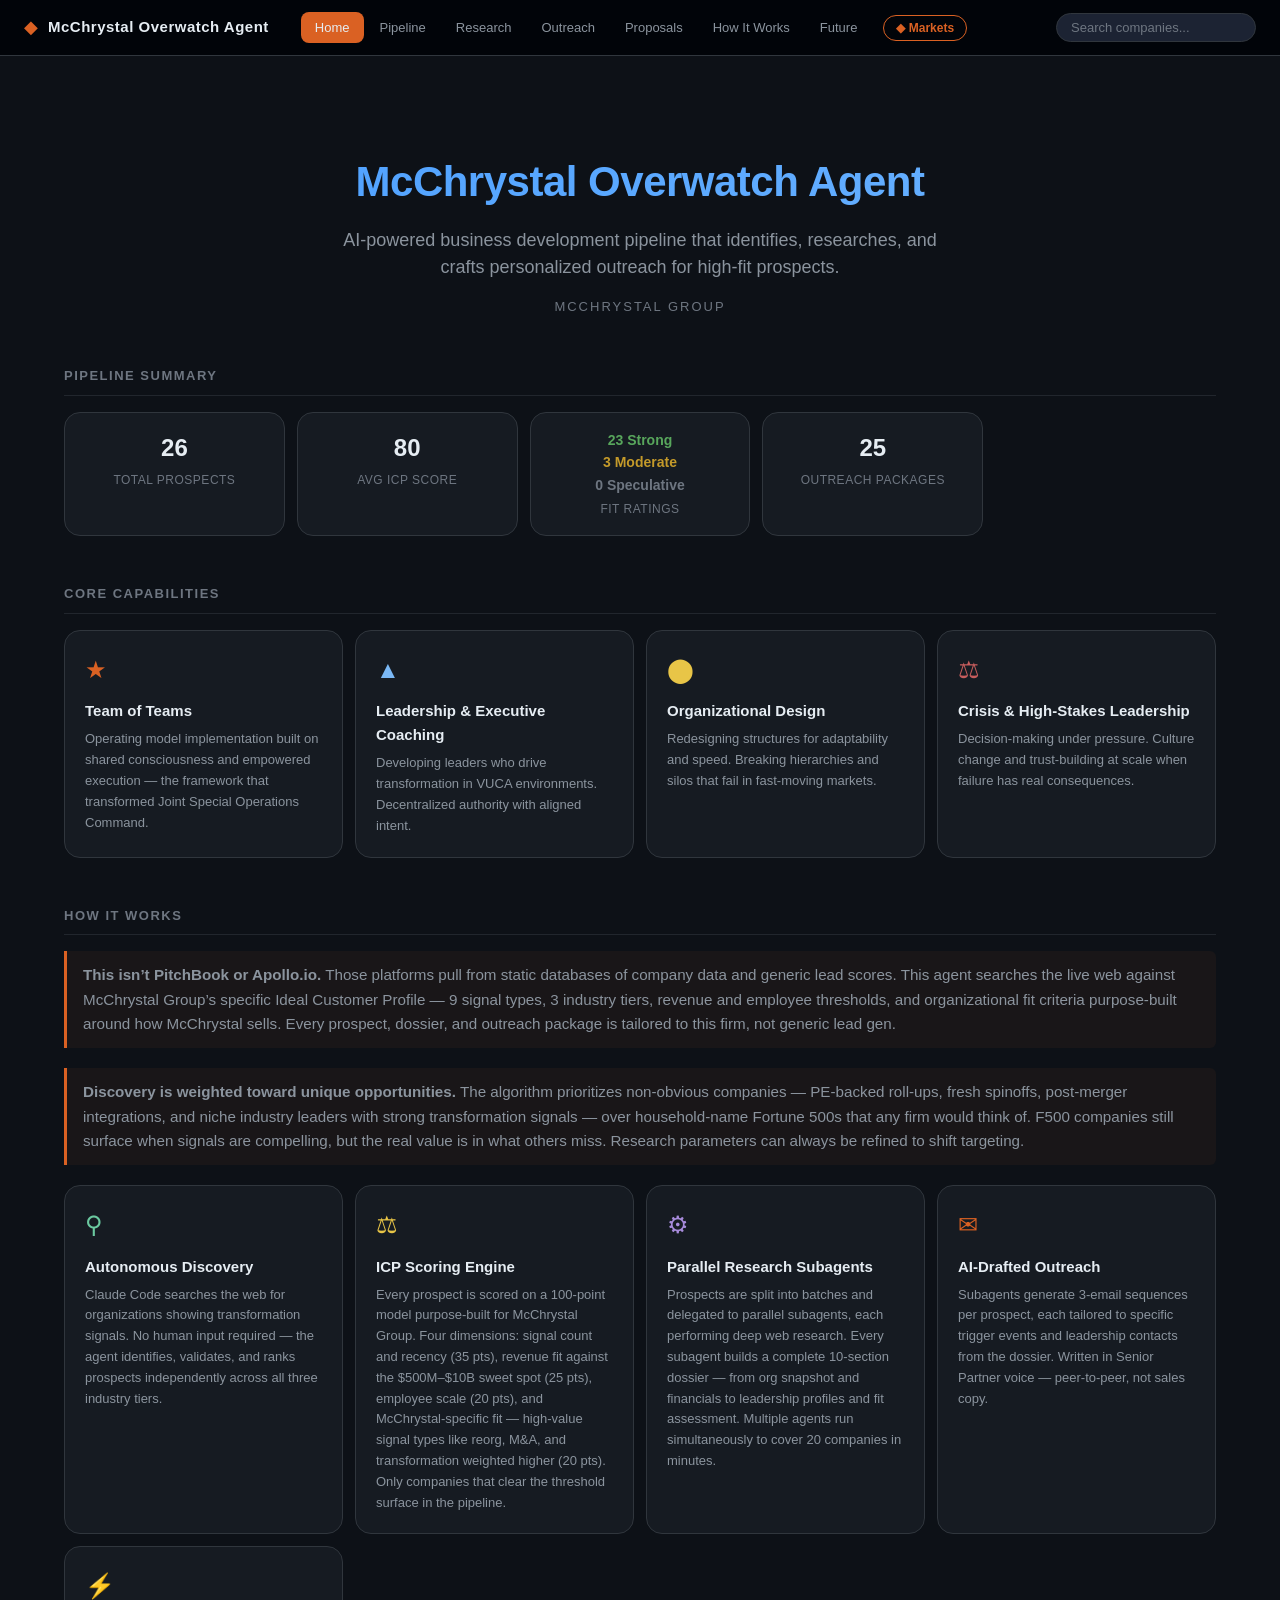
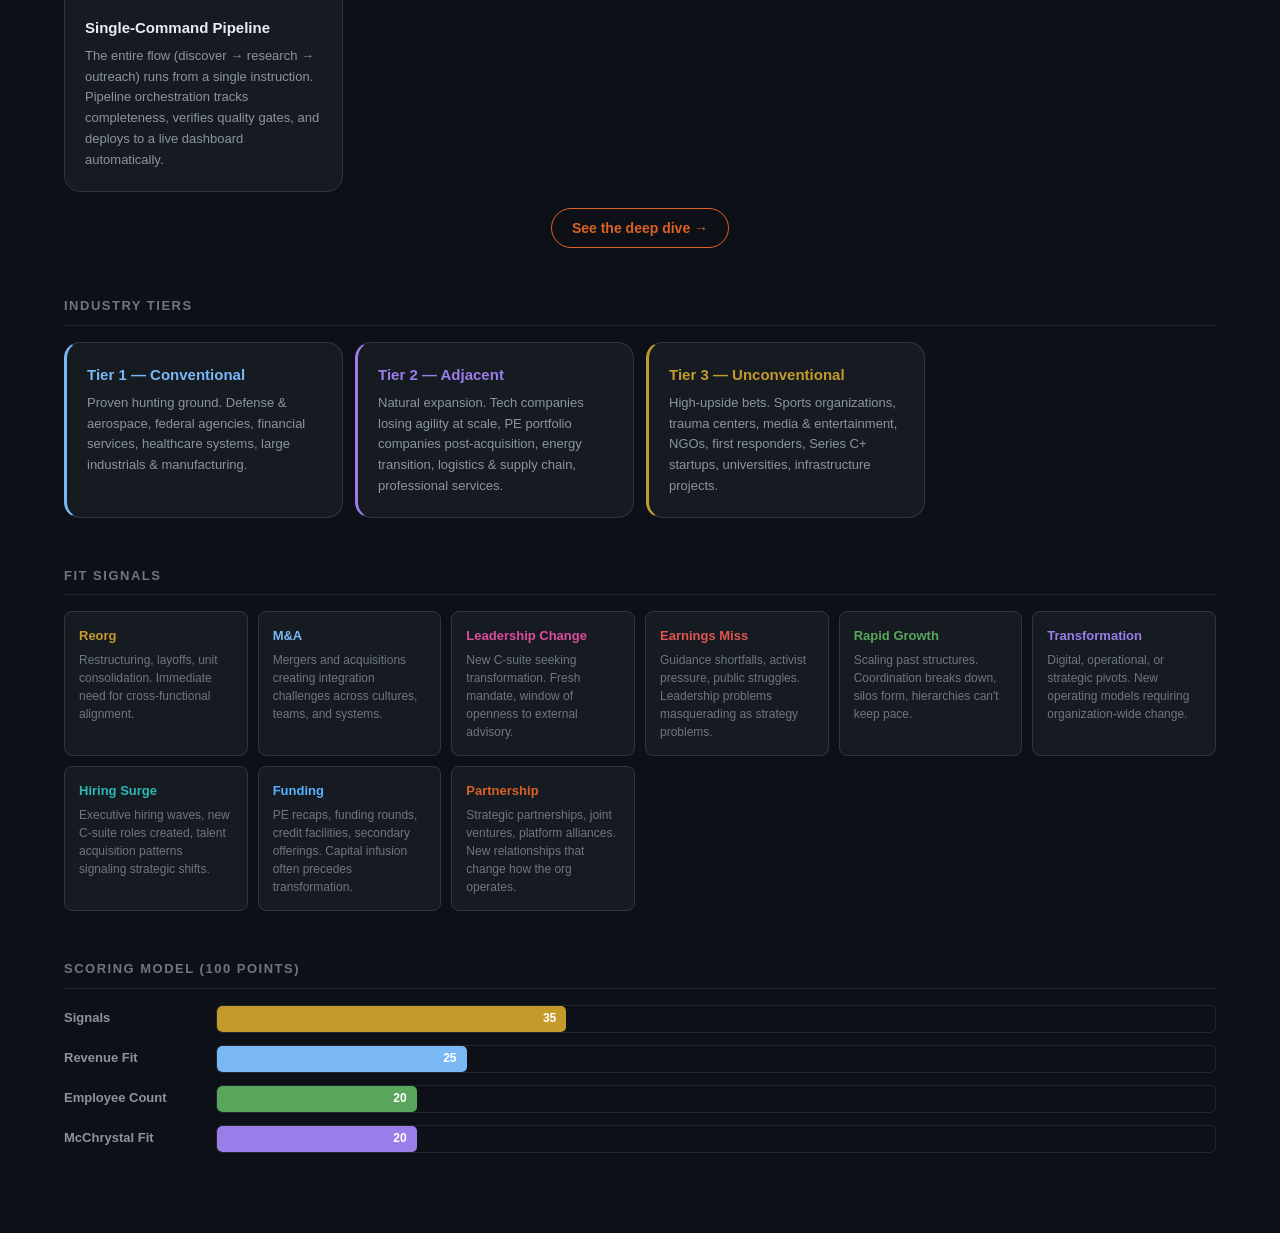
==== commit bd9fe1a6: "Rename to McChrystal Overwatch Agent Update project name from "BD Agent" to "McChrystal Overwatch Ag" ====
--- a/docs/index.html
+++ b/docs/index.html
@@ -3,14 +3,14 @@
 <head>
   <meta charset="UTF-8">
   <meta name="viewport" content="width=device-width, initial-scale=1.0">
-  <title>BD Agent — McChrystal Group</title>
+  <title>McChrystal Overwatch Agent</title>
   <link rel="stylesheet" href="style.css">
 </head>
 <body>
   <nav class="topnav">
     <div class="nav-brand">
       <span class="brand-icon">&#9670;</span>
-      <span class="brand-text">McChrystal Group BD Agent</span>
+      <span class="brand-text">McChrystal Overwatch Agent</span>
     </div>
     <button class="hamburger" id="hamburger" aria-label="Menu">&#9776;</button>
     <div class="nav-tabs" id="nav-tabs">
@@ -37,9 +37,11 @@
     <div id="view-proposals" class="view"></div>
     <div id="view-how-it-works" class="view"></div>
     <div id="view-future" class="view"></div>
+    <div id="view-markets" class="view"></div>
   </main>
 
   <aside class="markets-sidebar" id="markets-sidebar">
+    <button class="sidebar-collapse-tab" id="sidebar-collapse-tab" aria-label="Close sidebar">&#9654;</button>
     <div class="markets-sidebar-header">
       <h3>Market Intelligence</h3>
       <button class="markets-close" id="markets-close">&times;</button>
--- a/docs/style.css
+++ b/docs/style.css
@@ -1282,6 +1282,33 @@
   grid-column: unset;
 }
 
+/* ── Sidebar Collapse Tab ── */
+.sidebar-collapse-tab {
+  position: absolute;
+  top: 50%;
+  left: -28px;
+  transform: translateY(-50%);
+  width: 28px;
+  height: 48px;
+  background: var(--bg-raised);
+  border: 1px solid var(--border);
+  border-right: none;
+  border-radius: 8px 0 0 8px;
+  color: var(--text-secondary);
+  font-size: 12px;
+  cursor: pointer;
+  display: flex;
+  align-items: center;
+  justify-content: center;
+  transition: all var(--transition);
+  z-index: 1;
+}
+
+.sidebar-collapse-tab:hover {
+  background: var(--bg-hover);
+  color: var(--accent);
+}
+
 /* ── Markets Overlay ── */
 .markets-overlay {
   position: fixed;
@@ -1407,3 +1434,90 @@
   left: 0;
   font-size: 12px;
 }
+
+/* ── Sidebar News Feed ── */
+.sidebar-view-all {
+  display: block;
+  text-align: center;
+  padding: 10px 16px;
+  margin-bottom: 16px;
+  background: none;
+  border: 1px solid var(--accent);
+  border-radius: var(--radius-sm);
+  color: var(--accent);
+  font-size: 13px;
+  font-weight: 600;
+  cursor: pointer;
+  transition: all var(--transition);
+  text-decoration: none;
+}
+
+.sidebar-view-all:hover {
+  background: var(--accent);
+  color: white;
+}
+
+.sidebar-news-item {
+  padding: 12px;
+  margin-bottom: 10px;
+  background: var(--bg);
+  border: 1px solid var(--border-light);
+  border-radius: var(--radius-sm);
+  border-left: 3px solid var(--accent);
+}
+
+.sidebar-news-item .article-link {
+  font-size: 13px;
+  font-weight: 600;
+  line-height: 1.4;
+  display: block;
+  margin-bottom: 4px;
+}
+
+.sidebar-news-item .article-meta {
+  font-size: 11px;
+  color: var(--text-muted);
+  margin-bottom: 4px;
+  display: flex;
+  align-items: center;
+  gap: 6px;
+}
+
+.sidebar-news-item .article-summary {
+  font-size: 12px;
+  color: var(--text-secondary);
+  line-height: 1.4;
+  display: -webkit-box;
+  -webkit-line-clamp: 1;
+  -webkit-box-orient: vertical;
+  overflow: hidden;
+}
+
+.sidebar-section-label {
+  font-size: 10px;
+  font-weight: 600;
+  padding: 2px 6px;
+  border-radius: 4px;
+  text-transform: uppercase;
+  letter-spacing: 0.5px;
+  background: var(--purple-bg);
+  color: var(--purple);
+  white-space: nowrap;
+}
+
+.sidebar-bottom-link {
+  display: block;
+  text-align: center;
+  padding: 8px;
+  margin-top: 8px;
+  color: var(--accent);
+  font-size: 12px;
+  font-weight: 600;
+  cursor: pointer;
+  text-decoration: none;
+  transition: color var(--transition);
+}
+
+.sidebar-bottom-link:hover {
+  color: var(--accent-hover);
+}
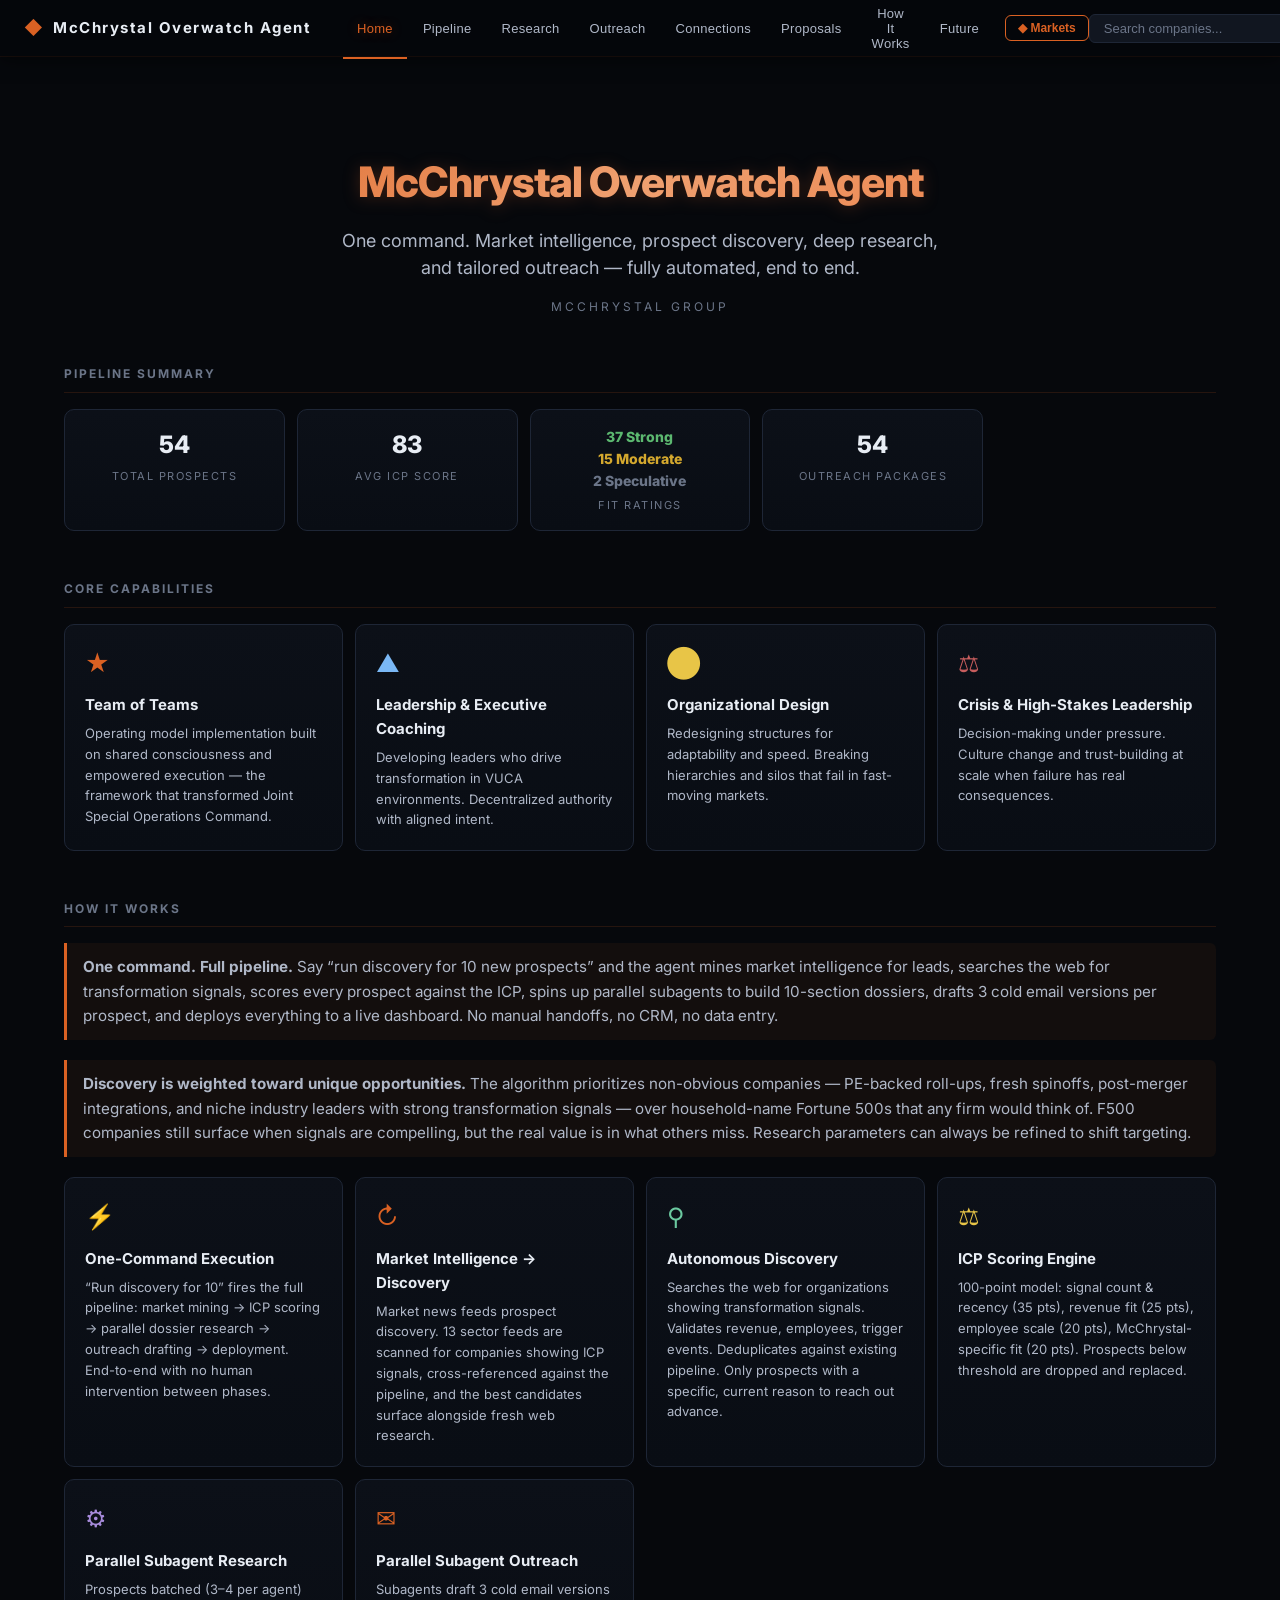
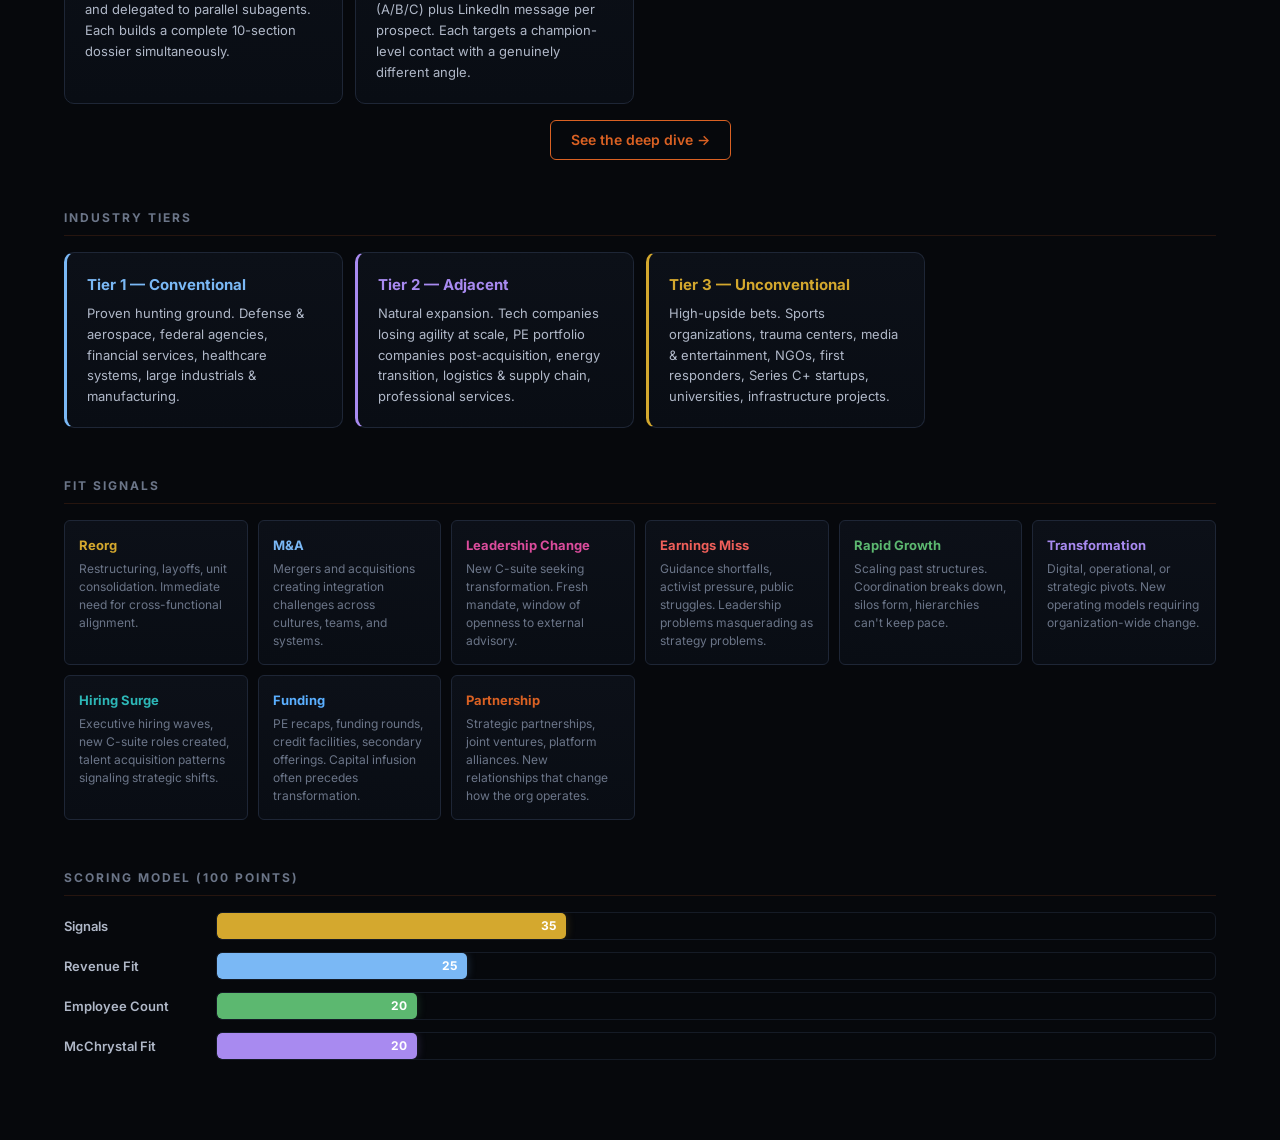
==== commit ae469095: "Integrate LinkedIn Connections into main dashboard Adds Connections tab to main Overwatch dashboard " ====
--- a/docs/index.html
+++ b/docs/index.html
@@ -18,6 +18,7 @@
       <button class="nav-tab" data-view="pipeline">Pipeline</button>
       <button class="nav-tab" data-view="research">Research</button>
       <button class="nav-tab" data-view="outreach">Outreach</button>
+      <button class="nav-tab" data-view="connections">Connections</button>
       <button class="nav-tab" data-view="proposals">Proposals</button>
       <button class="nav-tab" data-view="how-it-works">How It Works</button>
       <button class="nav-tab" data-view="future">Future</button>
@@ -34,6 +35,7 @@
     <div id="view-pipeline" class="view"></div>
     <div id="view-research" class="view"></div>
     <div id="view-outreach" class="view"></div>
+    <div id="view-connections" class="view"><iframe src="connections.html?embed=1" class="connections-frame"></iframe></div>
     <div id="view-proposals" class="view"></div>
     <div id="view-how-it-works" class="view"></div>
     <div id="view-future" class="view"></div>
--- a/docs/style.css
+++ b/docs/style.css
@@ -1,54 +1,66 @@
-/* ── Variables — Dark Theme ── */
+/* ── Fonts ── */
+@import url('https://fonts.googleapis.com/css2?family=Inter:wght@400;500;600;700;800;900&family=JetBrains+Mono:wght@400;500;600;700&display=swap');
+
+/* ── Variables — Dark Futuristic Theme ── */
 :root {
-  --bg: #0d1117;
-  --bg-raised: #161b22;
-  --bg-surface: #1c2333;
-  --bg-hover: #1f2937;
-  --border: #30363d;
-  --border-light: #21262d;
+  --bg: #06080c;
+  --bg-raised: #0c1018;
+  --bg-surface: #111620;
+  --bg-hover: #161c28;
+  --border: #1e2636;
+  --border-light: #151b26;
   --accent: #da6123;
   --accent-hover: #e8783f;
-  --accent-glow: rgba(218, 97, 35, 0.15);
-  --ui: #8b949e;
-  --ui-bright: #b1bac4;
-  --text: #e6edf3;
-  --text-secondary: #8b949e;
-  --text-muted: #6e7681;
-  --green: #58a65c;
-  --green-bg: rgba(88, 166, 92, 0.12);
-  --green-text: #6fbf73;
-  --amber: #c49a2a;
-  --amber-bg: rgba(196, 154, 42, 0.12);
-  --amber-text: #d4aa3a;
-  --gray-badge: #6e7681;
-  --gray-badge-bg: rgba(110, 118, 129, 0.15);
-  --gray-badge-text: #8b949e;
-  --red: #e05550;
-  --red-bg: rgba(224, 85, 80, 0.1);
-  --purple: #9a7de8;
-  --purple-bg: rgba(154, 125, 232, 0.1);
-  --shadow-sm: 0 1px 3px rgba(0,0,0,0.3);
-  --shadow-md: 0 4px 12px rgba(0,0,0,0.4);
-  --shadow-lg: 0 8px 24px rgba(0,0,0,0.5);
-  --radius: 16px;
-  --radius-sm: 8px;
-  --transition: 0.2s ease;
+  --accent-glow: rgba(218, 97, 35, 0.10);
+  --ui: #7c8594;
+  --ui-bright: #a0a8b4;
+  --text: #e8edf4;
+  --text-secondary: #b0b8c8;
+  --text-muted: #6b7588;
+  --green: #5cb870;
+  --green-bg: rgba(92, 184, 112, 0.08);
+  --green-text: #6fcf80;
+  --amber: #d4a82e;
+  --amber-bg: rgba(212, 168, 46, 0.08);
+  --amber-text: #e0b840;
+  --gray-badge: #5a6270;
+  --gray-badge-bg: rgba(90, 98, 112, 0.10);
+  --gray-badge-text: #7c8594;
+  --red: #ef5f5a;
+  --red-bg: rgba(239, 95, 90, 0.08);
+  --purple: #a88af0;
+  --purple-bg: rgba(168, 138, 240, 0.08);
+  --shadow-sm: 0 1px 3px rgba(0,0,0,0.5);
+  --shadow-md: 0 4px 12px rgba(0,0,0,0.6);
+  --shadow-lg: 0 8px 24px rgba(0,0,0,0.7);
+  --radius: 10px;
+  --radius-sm: 6px;
+  --transition: 0.18s ease;
+  --font-mono: 'JetBrains Mono', 'SF Mono', 'Fira Code', 'Cascadia Code', monospace;
+}
+
+/* ── Keyframes ── */
+@keyframes fadeIn {
+  from { opacity: 0; transform: translateY(6px); }
+  to { opacity: 1; transform: translateY(0); }
 }
 
 /* ── Reset ── */
 *, *::before, *::after { box-sizing: border-box; margin: 0; padding: 0; }
 
 body {
-  font-family: -apple-system, BlinkMacSystemFont, "Segoe UI", Roboto, "Helvetica Neue", Arial, sans-serif;
+  font-family: 'Inter', -apple-system, BlinkMacSystemFont, "Segoe UI", Roboto, "Helvetica Neue", Arial, sans-serif;
   background: var(--bg);
   color: var(--text);
   line-height: 1.6;
   min-height: 100vh;
+  -webkit-font-smoothing: antialiased;
+  -moz-osx-font-smoothing: grayscale;
 }
 
 /* ── Top Nav ── */
 .topnav {
-  background: #010409;
+  background: #04060a;
   display: flex;
   align-items: center;
   padding: 0 24px;
@@ -56,7 +68,8 @@
   position: sticky;
   top: 0;
   z-index: 100;
-  border-bottom: 1px solid var(--border);
+  border-bottom: none;
+  box-shadow: 0 1px 0 rgba(218, 97, 35, 0.08), 0 4px 16px rgba(0, 0, 0, 0.5);
 }
 
 .nav-brand {
@@ -75,7 +88,7 @@
 .brand-text {
   font-weight: 700;
   font-size: 15px;
-  letter-spacing: 0.5px;
+  letter-spacing: 1.5px;
   color: var(--text);
 }
 
@@ -91,19 +104,22 @@
   font-size: 13px;
   font-weight: 500;
   padding: 8px 14px;
-  border-radius: var(--radius-sm);
+  border-radius: 0;
   cursor: pointer;
   transition: all var(--transition);
+  letter-spacing: 0.3px;
 }
 
 .nav-tab:hover {
   color: var(--text);
-  background: var(--bg-hover);
+  background: none;
 }
 
 .nav-tab.active {
-  color: var(--text);
-  background: var(--accent);
+  color: var(--accent);
+  background: none;
+  box-shadow: inset 0 -2px 0 var(--accent);
+  text-shadow: 0 0 12px rgba(218, 97, 35, 0.4);
 }
 
 .hamburger {
@@ -130,18 +146,19 @@
 .nav-search input {
   background: var(--bg-surface);
   border: 1px solid var(--border);
-  border-radius: 20px;
+  border-radius: var(--radius-sm);
   color: var(--text);
   font-size: 13px;
   padding: 6px 14px;
   width: 200px;
   outline: none;
-  transition: border-color var(--transition), width var(--transition);
+  transition: border-color var(--transition), width var(--transition), box-shadow var(--transition);
 }
 
 .nav-search input:focus {
   border-color: var(--accent);
   width: 260px;
+  box-shadow: 0 0 8px rgba(218, 97, 35, 0.2);
 }
 
 .nav-search input::placeholder {
@@ -220,6 +237,7 @@
 .section-title {
   font-size: 22px;
   font-weight: 700;
+  letter-spacing: -0.3px;
 }
 
 .expand-hint {
@@ -236,7 +254,7 @@
   color: var(--text-muted);
   background: var(--bg-raised);
   padding: 4px 12px;
-  border-radius: 20px;
+  border-radius: var(--radius-sm);
   border: 1px solid var(--border);
   flex-shrink: 0;
 }
@@ -256,16 +274,17 @@
 
 .filter-pill {
   background: none;
-  border: 1px solid var(--ui-bright);
+  border: 1px solid var(--border);
   color: var(--ui-bright);
   font-size: 12px;
   font-weight: 600;
   padding: 6px 14px;
-  border-radius: 20px;
+  border-radius: var(--radius-sm);
   cursor: pointer;
   white-space: nowrap;
   transition: all var(--transition);
   flex-shrink: 0;
+  letter-spacing: 0.3px;
 }
 
 .filter-pill:hover {
@@ -277,18 +296,19 @@
   background: var(--accent);
   border-color: var(--accent);
   color: white;
+  box-shadow: 0 0 10px rgba(218, 97, 35, 0.25);
 }
 
 /* ── Category header ── */
 .category-header {
-  font-size: 14px;
+  font-size: 13px;
   font-weight: 700;
   color: var(--text-muted);
   text-transform: uppercase;
-  letter-spacing: 1px;
+  letter-spacing: 2px;
   margin: 28px 0 12px;
   padding-bottom: 8px;
-  border-bottom: 1px solid var(--border-light);
+  border-bottom: 1px solid rgba(218, 97, 35, 0.2);
   grid-column: 1 / -1;
 }
 
@@ -305,7 +325,7 @@
 
 /* ── Card ── */
 .card {
-  background: var(--bg-raised);
+  background: linear-gradient(180deg, var(--bg-raised) 0%, #090d14 100%);
   border: 1px solid var(--border);
   border-radius: var(--radius);
   padding: 20px;
@@ -314,8 +334,8 @@
 }
 
 .card:hover {
-  border-color: var(--accent);
-  box-shadow: 0 0 0 1px var(--accent-glow), var(--shadow-md);
+  border-color: rgba(218, 97, 35, 0.4);
+  box-shadow: 0 0 16px rgba(218, 97, 35, 0.1), var(--shadow-md);
 }
 
 .card-header {
@@ -336,7 +356,7 @@
   font-size: 14px;
   font-weight: 700;
   padding: 4px 10px;
-  border-radius: 20px;
+  border-radius: var(--radius-sm);
   flex-shrink: 0;
   margin-left: 12px;
 }
@@ -349,89 +369,90 @@
   margin-left: 12px;
 }
 
-.score-green { background: var(--green-bg); color: var(--green-text); }
-.score-amber { background: var(--amber-bg); color: var(--amber-text); }
+.score-green { background: var(--green-bg); color: var(--green-text); box-shadow: 0 0 8px rgba(92, 184, 112, 0.12); }
+.score-amber { background: var(--amber-bg); color: var(--amber-text); box-shadow: 0 0 8px rgba(212, 168, 46, 0.12); }
 .score-gray { background: var(--gray-badge-bg); color: var(--gray-badge-text); }
 
 .tier-badge {
   font-size: 11px;
   font-weight: 700;
   padding: 4px 8px;
-  border-radius: 20px;
+  border-radius: 4px;
   text-transform: uppercase;
   letter-spacing: 0.5px;
 }
 
-.tier-1 { background: rgba(74, 158, 255, 0.12); color: #7ab8f5; }
-.tier-2 { background: var(--purple-bg); color: var(--purple); }
-.tier-3 { background: rgba(210, 153, 34, 0.1); color: var(--amber); }
+.tier-1 { background: rgba(74, 158, 255, 0.08); color: #7ab8f5; border: 1px solid rgba(74, 158, 255, 0.25); }
+.tier-2 { background: var(--purple-bg); color: var(--purple); border: 1px solid rgba(168, 138, 240, 0.25); }
+.tier-3 { background: rgba(212, 168, 46, 0.06); color: var(--amber); border: 1px solid rgba(212, 168, 46, 0.25); }
 
 .detail-section {
   margin-bottom: 14px;
 }
 
 .detail-section-label {
-  font-size: 12px;
-  font-weight: 700;
+  font-size: 11px;
+  font-weight: 700;
+  text-transform: uppercase;
+  letter-spacing: 1.5px;
+  color: var(--ui-bright);
+  margin-bottom: 4px;
+}
+
+.detail-section-text {
+  font-size: 13px;
+  color: var(--text-secondary);
+  line-height: 1.6;
+}
+
+.card-meta {
+  display: flex;
+  gap: 16px;
+  font-size: 13px;
+  color: var(--text-secondary);
+  margin-bottom: 12px;
+}
+
+.card-meta span {
+  display: flex;
+  align-items: center;
+  gap: 4px;
+}
+
+.card-blurb {
+  font-size: 13px;
+  color: var(--text-secondary);
+  line-height: 1.55;
+  margin-bottom: 4px;
+}
+
+.card-tags {
+  display: flex;
+  flex-wrap: wrap;
+  gap: 6px;
+}
+
+.tag {
+  font-size: 10px;
+  font-weight: 600;
   text-transform: uppercase;
   letter-spacing: 0.5px;
-  color: var(--ui-bright);
-  margin-bottom: 4px;
-}
-
-.detail-section-text {
-  font-size: 13px;
-  color: var(--text-secondary);
-  line-height: 1.6;
-}
-
-.card-meta {
-  display: flex;
-  gap: 16px;
-  font-size: 13px;
-  color: var(--text-secondary);
-  margin-bottom: 12px;
-}
-
-.card-meta span {
-  display: flex;
-  align-items: center;
-  gap: 4px;
-}
-
-.card-blurb {
-  font-size: 13px;
-  color: var(--text-secondary);
-  line-height: 1.55;
-  margin-bottom: 4px;
-}
-
-.card-tags {
-  display: flex;
-  flex-wrap: wrap;
-  gap: 6px;
-}
-
-.tag {
-  font-size: 11px;
-  font-weight: 600;
-  text-transform: uppercase;
-  letter-spacing: 0.5px;
-  padding: 3px 8px;
+  padding: 2px 7px;
   border-radius: 4px;
   background: var(--purple-bg);
   color: var(--purple);
-}
-
-.tag-reorg { background: var(--amber-bg); color: var(--amber); }
-.tag-m_and_a { background: rgba(74, 158, 255, 0.12); color: #7ab8f5; }
-.tag-leadership_change { background: rgba(219, 76, 156, 0.12); color: #db4c9c; }
-.tag-earnings_miss { background: var(--red-bg); color: var(--red); }
-.tag-rapid_growth { background: var(--green-bg); color: var(--green); }
-.tag-transformation { background: var(--purple-bg); color: var(--purple); }
-.tag-hiring_surge { background: rgba(45, 183, 183, 0.12); color: #2db7b7; }
-.tag-funding { background: rgba(74, 158, 255, 0.15); color: #5aafff; }
-.tag-partnership { background: rgba(218, 97, 35, 0.12); color: var(--accent); }
+  border: 1px solid rgba(168, 138, 240, 0.2);
+}
+
+.tag-reorg { background: var(--amber-bg); color: var(--amber); border-color: rgba(212, 168, 46, 0.2); }
+.tag-m_and_a { background: rgba(74, 158, 255, 0.08); color: #7ab8f5; border-color: rgba(74, 158, 255, 0.2); }
+.tag-leadership_change { background: rgba(219, 76, 156, 0.08); color: #db4c9c; border-color: rgba(219, 76, 156, 0.2); }
+.tag-earnings_miss { background: var(--red-bg); color: var(--red); border-color: rgba(239, 95, 90, 0.2); }
+.tag-rapid_growth { background: var(--green-bg); color: var(--green); border-color: rgba(92, 184, 112, 0.2); }
+.tag-transformation { background: var(--purple-bg); color: var(--purple); border-color: rgba(168, 138, 240, 0.2); }
+.tag-hiring_surge { background: rgba(45, 183, 183, 0.08); color: #2db7b7; border-color: rgba(45, 183, 183, 0.2); }
+.tag-funding { background: rgba(74, 158, 255, 0.08); color: #5aafff; border-color: rgba(74, 158, 255, 0.2); }
+.tag-partnership { background: rgba(218, 97, 35, 0.08); color: var(--accent); border-color: rgba(218, 97, 35, 0.2); }
 
 /* ── Card detail (expanded) ── */
 .card-detail,
@@ -447,6 +468,7 @@
 .card.expanded .dossier-detail,
 .card.expanded .email-sequence {
   display: block;
+  animation: fadeIn 0.25s ease;
 }
 
 .card.expanded {
@@ -458,13 +480,14 @@
 .signal-item {
   margin-bottom: 12px;
   padding-left: 12px;
-  border-left: 3px solid var(--border);
+  border-left: 3px solid rgba(218, 97, 35, 0.3);
 }
 
 .signal-type {
-  font-size: 12px;
+  font-size: 11px;
   font-weight: 700;
   text-transform: uppercase;
+  letter-spacing: 1px;
   color: var(--ui-bright);
   margin-bottom: 2px;
 }
@@ -511,10 +534,10 @@
 }
 
 .dossier-section h4 {
-  font-size: 13px;
+  font-size: 12px;
   font-weight: 700;
   text-transform: uppercase;
-  letter-spacing: 0.5px;
+  letter-spacing: 1.5px;
   color: var(--text-muted);
   margin-bottom: 8px;
 }
@@ -531,9 +554,9 @@
   color: var(--text-muted);
   padding: 8px 12px;
   border-bottom: 2px solid var(--border);
-  font-size: 12px;
+  font-size: 11px;
   text-transform: uppercase;
-  letter-spacing: 0.5px;
+  letter-spacing: 1.5px;
 }
 
 .contacts-table td {
@@ -619,7 +642,7 @@
 .priority-target {
   background: var(--bg);
   border: 1px solid var(--border);
-  border-left: 3px solid var(--ui);
+  border-left: 3px solid rgba(218, 97, 35, 0.4);
   border-radius: var(--radius-sm);
   padding: 12px;
   margin-bottom: 8px;
@@ -647,6 +670,7 @@
   font-size: 11px;
   font-weight: 700;
   text-transform: uppercase;
+  letter-spacing: 1px;
   color: var(--ui-bright);
 }
 
@@ -700,6 +724,7 @@
   background: var(--accent);
   color: white;
   border-color: var(--accent);
+  box-shadow: 0 0 10px rgba(218, 97, 35, 0.2);
 }
 
 .copy-btn.copied {
@@ -736,6 +761,7 @@
 .scroll-top:hover {
   background: var(--bg-hover);
   border-color: var(--accent);
+  box-shadow: 0 0 10px rgba(218, 97, 35, 0.2);
 }
 
 /* ── Toast ── */
@@ -799,12 +825,13 @@
 .hero-title {
   font-size: 42px;
   font-weight: 800;
-  letter-spacing: -0.5px;
+  letter-spacing: -1px;
   margin-bottom: 12px;
-  background: linear-gradient(135deg, #4a9eff, #6bb3ff);
+  background: linear-gradient(135deg, #da6123, #f0a070, #e8783f);
   -webkit-background-clip: text;
   background-clip: text;
   -webkit-text-fill-color: transparent;
+  filter: drop-shadow(0 2px 8px rgba(218, 97, 35, 0.25));
 }
 
 .hero-subtitle {
@@ -816,10 +843,10 @@
 }
 
 .hero-org {
-  font-size: 13px;
+  font-size: 12px;
   color: var(--text-muted);
   text-transform: uppercase;
-  letter-spacing: 2px;
+  letter-spacing: 3px;
   margin-top: 16px;
 }
 
@@ -829,14 +856,14 @@
 }
 
 .home-section-title {
-  font-size: 13px;
+  font-size: 12px;
   font-weight: 700;
   text-transform: uppercase;
-  letter-spacing: 1.5px;
+  letter-spacing: 2px;
   color: var(--text-muted);
   margin-bottom: 16px;
   padding-bottom: 8px;
-  border-bottom: 1px solid var(--border-light);
+  border-bottom: 1px solid rgba(218, 97, 35, 0.15);
 }
 
 /* Methodology cards */
@@ -847,7 +874,7 @@
 }
 
 .method-card {
-  background: var(--bg-raised);
+  background: linear-gradient(180deg, var(--bg-raised) 0%, #090d14 100%);
   border: 1px solid var(--border);
   border-radius: var(--radius);
   padding: 20px;
@@ -878,7 +905,7 @@
 }
 
 .icp-card {
-  background: var(--bg-raised);
+  background: linear-gradient(180deg, var(--bg-raised) 0%, #090d14 100%);
   border: 1px solid var(--border);
   border-radius: var(--radius);
   padding: 16px;
@@ -893,10 +920,10 @@
 }
 
 .icp-label {
-  font-size: 12px;
+  font-size: 11px;
   color: var(--text-muted);
   text-transform: uppercase;
-  letter-spacing: 0.5px;
+  letter-spacing: 1.5px;
 }
 
 /* Scoring bars */
@@ -943,10 +970,10 @@
   transition: width 0.6s ease;
 }
 
-.score-bar-fill.bar-revenue { background: #7ab8f5; }
-.score-bar-fill.bar-employees { background: var(--green); }
-.score-bar-fill.bar-signals { background: var(--amber); }
-.score-bar-fill.bar-fit { background: var(--purple); }
+.score-bar-fill.bar-revenue { background: #7ab8f5; box-shadow: 0 0 10px rgba(122, 184, 245, 0.25); }
+.score-bar-fill.bar-employees { background: var(--green); box-shadow: 0 0 10px rgba(92, 184, 112, 0.25); }
+.score-bar-fill.bar-signals { background: var(--amber); box-shadow: 0 0 10px rgba(212, 168, 46, 0.25); }
+.score-bar-fill.bar-fit { background: var(--purple); box-shadow: 0 0 10px rgba(168, 138, 240, 0.25); }
 
 /* Signal type cards */
 .signal-grid {
@@ -956,7 +983,7 @@
 }
 
 .signal-card {
-  background: var(--bg-raised);
+  background: linear-gradient(180deg, var(--bg-raised) 0%, #090d14 100%);
   border: 1px solid var(--border);
   border-radius: var(--radius-sm);
   padding: 14px;
@@ -977,12 +1004,12 @@
 /* Pipeline launch cards */
 .pipeline-grid {
   display: grid;
-  grid-template-columns: repeat(3, 1fr);
+  grid-template-columns: repeat(2, 1fr);
   gap: 16px;
 }
 
 .pipeline-card {
-  background: var(--bg-raised);
+  background: linear-gradient(180deg, var(--bg-raised) 0%, #090d14 100%);
   border: 1px solid var(--border);
   border-radius: var(--radius);
   padding: 24px;
@@ -992,16 +1019,16 @@
 }
 
 .pipeline-card:hover {
-  border-color: var(--accent);
-  box-shadow: 0 0 0 1px var(--accent-glow), var(--shadow-md);
+  border-color: rgba(218, 97, 35, 0.4);
+  box-shadow: 0 0 16px rgba(218, 97, 35, 0.1), var(--shadow-md);
   transform: translateY(-2px);
 }
 
 .pipeline-card-step {
-  font-size: 11px;
+  font-size: 10px;
   font-weight: 700;
   text-transform: uppercase;
-  letter-spacing: 1px;
+  letter-spacing: 2px;
   color: var(--text-muted);
   margin-bottom: 8px;
 }
@@ -1108,7 +1135,7 @@
   text-decoration: none;
   padding: 8px 20px;
   border: 1px solid var(--accent);
-  border-radius: 20px;
+  border-radius: var(--radius-sm);
   transition: all var(--transition);
 }
 
@@ -1167,7 +1194,7 @@
   background: var(--bg);
   border-top: 1px solid var(--border);
   white-space: pre-line;
-  font-family: var(--font-mono, "SF Mono", "Fira Code", "Cascadia Code", monospace);
+  font-family: var(--font-mono);
 }
 
 /* ── Markets Toggle Button ── */
@@ -1178,7 +1205,7 @@
   font-size: 12px;
   font-weight: 600;
   padding: 5px 12px;
-  border-radius: 20px;
+  border-radius: var(--radius-sm);
   cursor: pointer;
   transition: all var(--transition);
   white-space: nowrap;
@@ -1189,11 +1216,13 @@
 .markets-toggle:hover {
   background: var(--accent);
   color: white;
+  box-shadow: 0 0 10px rgba(218, 97, 35, 0.25);
 }
 
 .markets-toggle.active {
   background: var(--accent);
   color: white;
+  box-shadow: 0 0 12px rgba(218, 97, 35, 0.3);
 }
 
 /* ── Markets Sidebar ── */
@@ -1206,7 +1235,7 @@
   background: var(--bg-raised);
   border-left: 1px solid var(--border);
   z-index: 90;
-  transition: right 0.3s ease;
+  transition: right 0.3s cubic-bezier(0.16, 1, 0.3, 1);
   overflow-y: auto;
   box-shadow: none;
 }
@@ -1375,7 +1404,7 @@
   font-size: 11px;
   font-weight: 600;
   padding: 3px 8px;
-  border-radius: 12px;
+  border-radius: 4px;
   text-transform: uppercase;
   letter-spacing: 0.5px;
 }
@@ -1399,14 +1428,14 @@
   font-size: 11px;
   font-weight: 600;
   padding: 3px 8px;
-  border-radius: 12px;
+  border-radius: 4px;
   text-transform: uppercase;
   letter-spacing: 0.5px;
 }
 
 .category-niche {
-  background: var(--purple-bg);
-  color: var(--purple);
+  background: rgba(139, 157, 194, 0.12);
+  color: #9aabcb;
 }
 
 .category-general {
@@ -1450,6 +1479,7 @@
   cursor: pointer;
   transition: all var(--transition);
   text-decoration: none;
+  letter-spacing: 0.5px;
 }
 
 .sidebar-view-all:hover {
@@ -1500,8 +1530,8 @@
   border-radius: 4px;
   text-transform: uppercase;
   letter-spacing: 0.5px;
-  background: var(--purple-bg);
-  color: var(--purple);
+  background: rgba(139, 157, 194, 0.12);
+  color: #9aabcb;
   white-space: nowrap;
 }
 
@@ -1521,3 +1551,46 @@
 .sidebar-bottom-link:hover {
   color: var(--accent-hover);
 }
+
+/* ── Prospect Candidates (Companies to Watch) ── */
+.prospect-candidates-box {
+  margin-top: 16px;
+  padding: 12px 16px;
+  background: var(--accent-glow);
+  border-left: 3px solid var(--accent);
+  border-radius: var(--radius-sm);
+}
+
+.prospect-candidates-box h5 {
+  font-size: 12px;
+  font-weight: 700;
+  text-transform: uppercase;
+  letter-spacing: 0.5px;
+  color: var(--accent);
+  margin-bottom: 8px;
+}
+
+.prospect-candidates-tags {
+  display: flex;
+  flex-wrap: wrap;
+  gap: 6px;
+}
+
+.prospect-candidate-tag {
+  font-size: 12px;
+  font-weight: 600;
+  padding: 4px 10px;
+  border-radius: var(--radius-sm);
+  background: rgba(218, 97, 35, 0.12);
+  color: var(--accent-hover);
+  border: 1px solid rgba(218, 97, 35, 0.25);
+}
+
+/* ── Connections iframe ── */
+.connections-frame {
+  width: 100%;
+  height: calc(100vh - 56px);
+  border: none;
+  border-radius: 0;
+  background: #faf9f7;
+}
